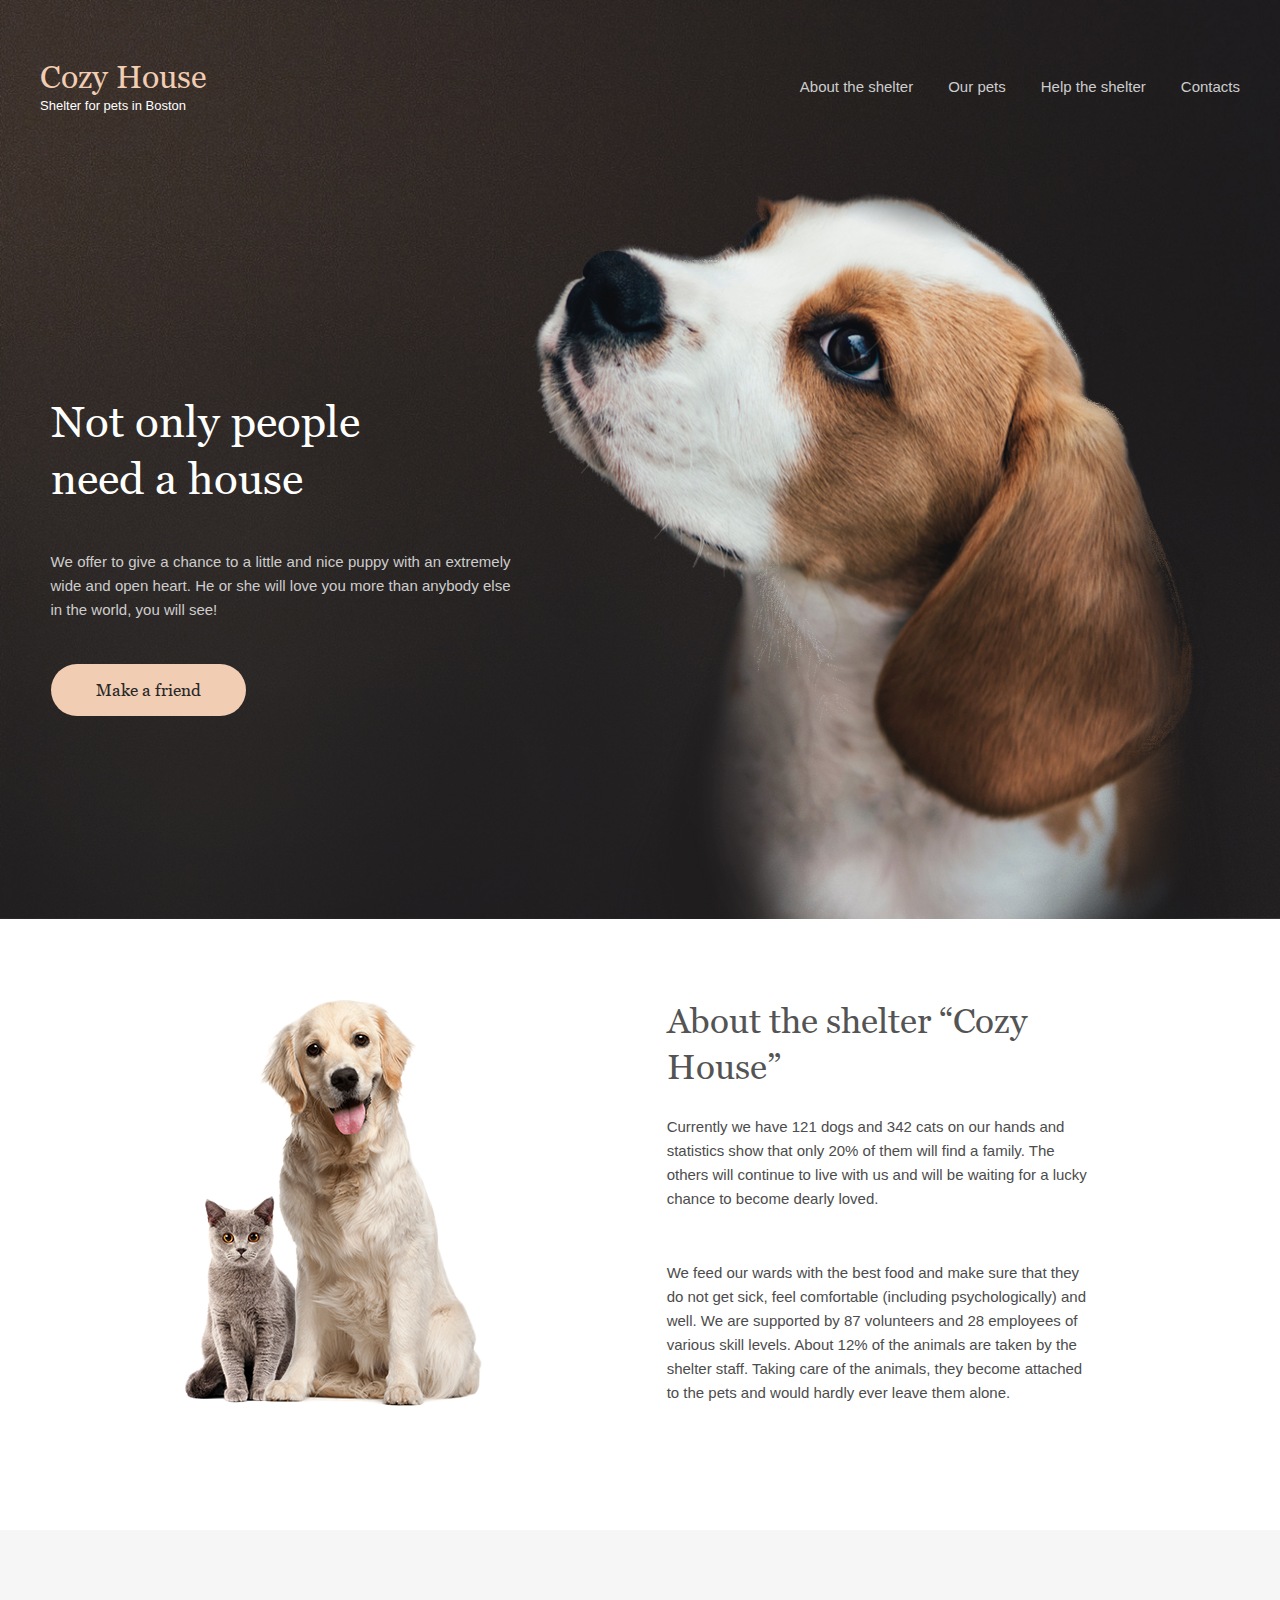
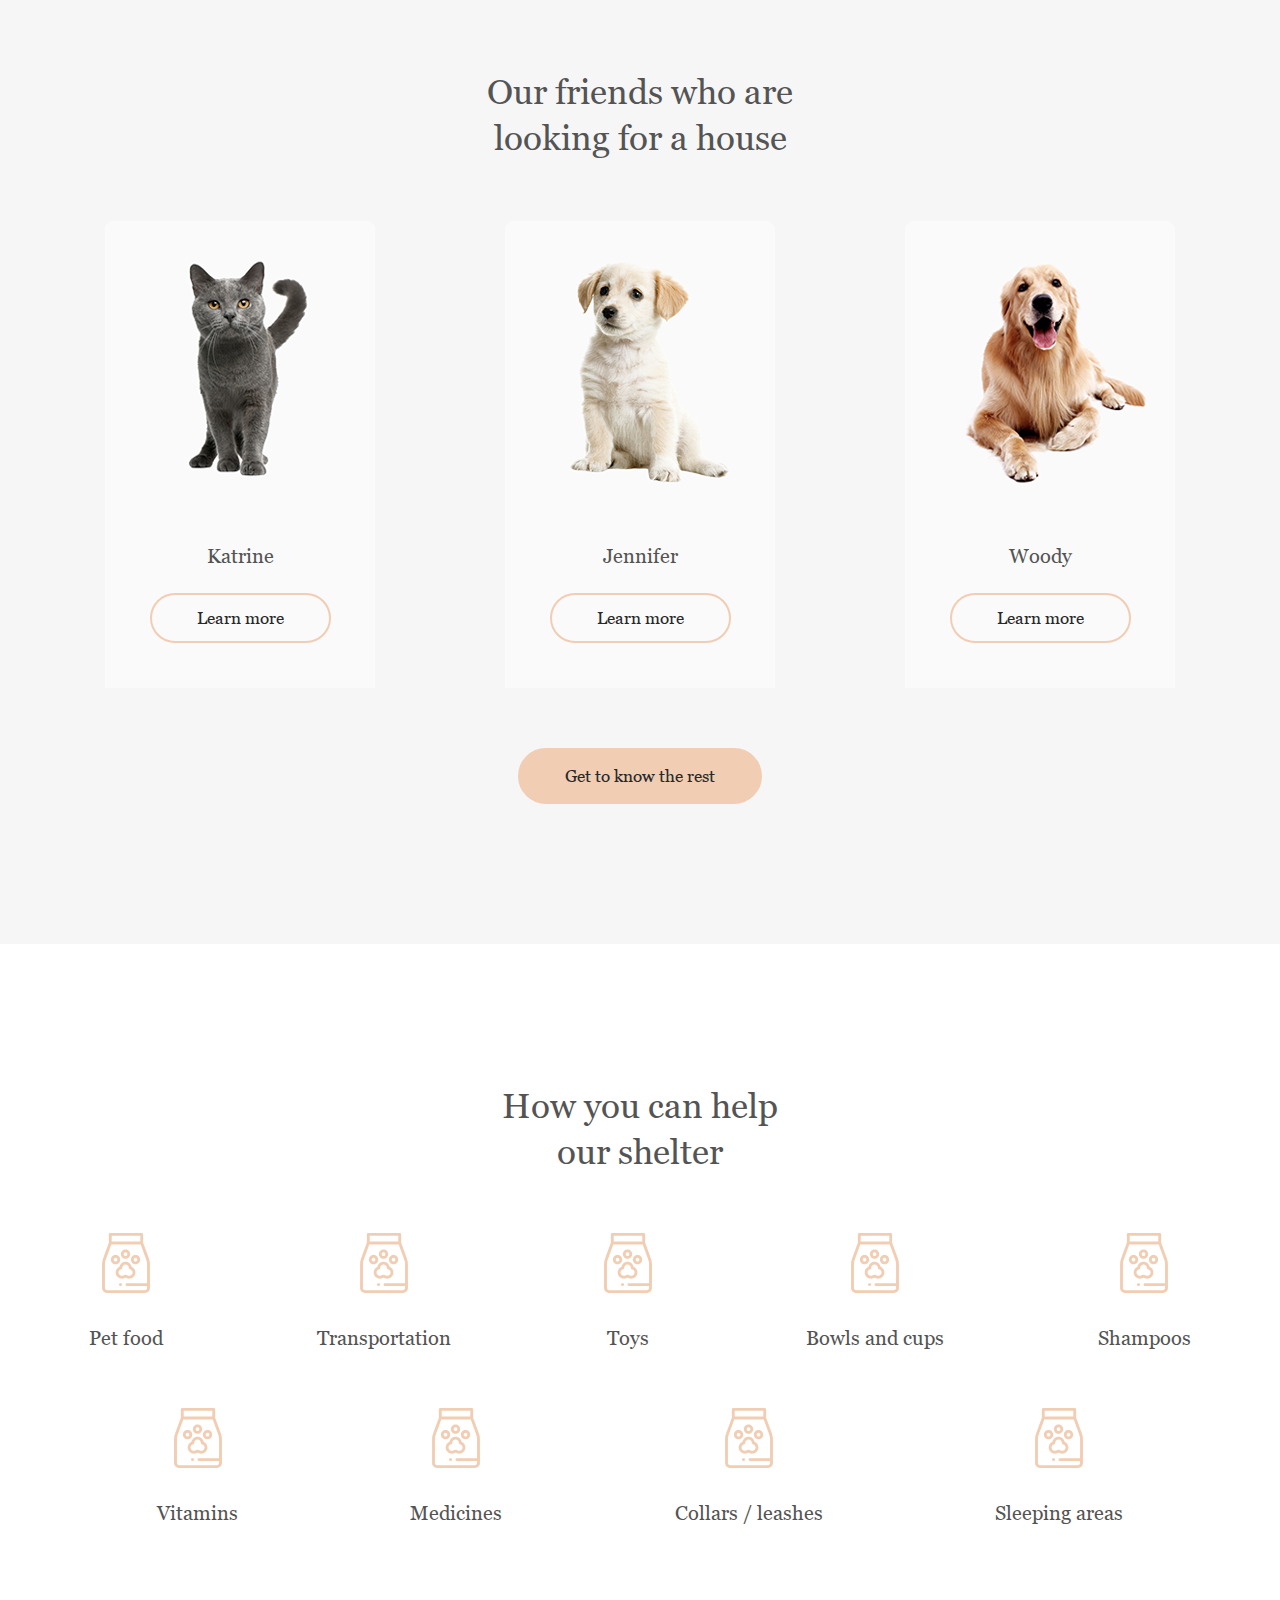
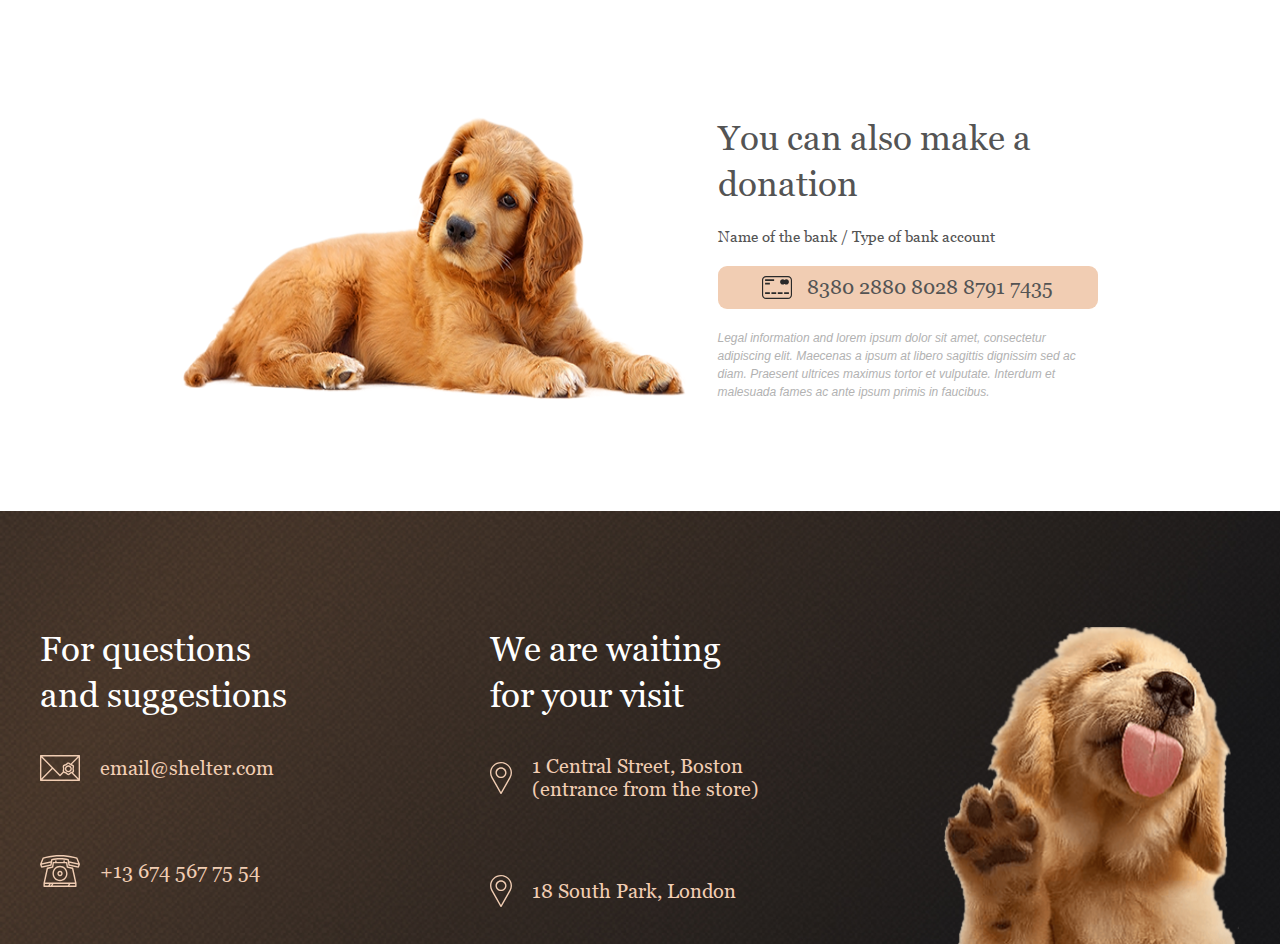
==== index.html @ b6d7bbcd "init:completion of pets.html and added id to nav__links" ====
<!DOCTYPE html>
<html lang="en">
<head>
  <meta charset="UTF-8">
  <meta http-equiv="X-UA-Compatible" content="IE=edge">
  <meta name="viewport" content="width=device-width, initial-scale=1.0">
  <link rel='stylesheet' href="./fonts/stylesheet.css">
  <link rel="stylesheet" href="./style.css">
  <title>Shelter</title>
</head>
<body>
  <header class="header">
    <div class="container">
    <nav>
      <div class="header__wrap">
        <p class="header__logo">Cozy House</p>
        <span class="header__subtitle">Shelter for pets in Boston</span>
      </div>
     <ul class="nav__list">
       <li class="nav__item"><a href="#about__shelter" class="nav__link">About the shelter</a></li>
       <li class="nav__item"><a href="pets.html" target="_blank" class="nav__link">Our pets</a></li>
       <li class="nav__item"><a href="#help" class="nav__link">Help the shelter</a></li>
       <li class="nav__item"><a href="#contacts" class="nav__link">Contacts</a></li>
     </ul>
    </nav>
  
  <section class="hero">
    <div class="hero__row">
      <div class="hero_wrapper">
        <h2 class="hero__title">Not only people need a house</h2>
        <p class="hero__text">We offer to give a chance to a little and nice puppy with an extremely wide and open heart. He or she will love you more than anybody else in the world, you will see!</p>
        <button class="hero__button">Make a friend</button>
      </div>
      <div>
        <img class="hero__image" src="./img/start-screen-puppy.png" alt="puppy">
      </div>
    </div>
  </section>
</div>
  </header>
  <main>
    
    <section class="about" id="about__shelter">
     <div class="about__row">
       <img class="about__image" src="./img/about-pets.png" alt="dog">
       <div class="about__wrap">
         <h3 class="about__title">About the shelter “Cozy House”</h3>
         <p class="about__text">Currently we have 121 dogs and 342 cats on our hands and statistics show that only 20% of them will find a family. The others will continue to live with us and will be waiting for a lucky chance to become dearly loved.</p>
         <p class="about__text">We feed our wards with the best food and make sure that they do not get sick, feel comfortable (including psychologically) and well. We are supported by 87 volunteers and 28 employees of various skill levels. About 12% of the animals are taken by the shelter staff. Taking care of the animals, they become attached to the pets and would hardly ever leave them alone.</p>
       </div>
     </div>
    </section>
     <section class="friends">
      <div class="container">
       <h3 class="friends__title">Our friends who
        are looking for a house</h3>
       <div class="friends__wrap">
        <div class="friends__item">
          <img class="friends__image" src="./img/pets-katrine.png" alt="cat">
          <p class="friends__text">Katrine</p>
          <button class="friend__button">Learn more</button>
        </div>
        <div class="friends__item">
          <img class="friends__image" src="./img/pets-jennifer.png" alt="cat">
          <p class="friends__text">Jennifer</p>
          <button class="friend__button">Learn more</button>
        </div>
        <div class="friends__item">
          <img class="friends__image" src="./img/pets-woody.png" alt="cat">
          <p class="friends__text">Woody</p>
          <button class="friend__button">Learn more</button>
        </div>
       </div>
       <button class="friends__button">Get to know the rest</button>
      </div>
     </section>
     <section class="help" id="help">
      <div class="container">
       <h3 class="help__title">How you can help
        our shelter</h3>
        <div class="help__row">
          <div class="help__item">
            <img src="./img/pet-food.svg" alt="pet-food">
            <p >Pet food</p>
          </div>
          <div class="help__item">
            <img src="./img/pet-food.svg" alt="pet-food">
            <p>Transportation</p>
          </div>
          <div class="help__item">
            <img src="./img/pet-food.svg" alt="pet-food">
            <p>Toys</p>
          </div>
          <div class="help__item">
            <img src="./img/pet-food.svg" alt="pet-food">
            <p>Bowls and cups</p>
          </div>
          <div class="help__item">
            <img src="./img/pet-food.svg" alt="pet-food">
            <p>Shampoos</p>
          </div>
        </div>
          <div class="help__wrap">
            <div class="help__item">
              <img src="./img/pet-food.svg" alt="pet-food">
              <p>Vitamins</p>
            </div>
            <div class="help__item">
              <img src="./img/pet-food.svg" alt="pet-food">
              <p>Medicines</p>
            </div>
            <div class="help__item">
              <img src="./img/pet-food.svg" alt="pet-food">
              <p>Collars / leashes</p>
            </div>
            <div class="help__item">
              <img src="./img/pet-food.svg" alt="pet-food">
              <p>Sleeping areas</p>
            </div>
          </div>
        
      </div>
     </section>
<section class="donation">
  <div class="donation__wrap">
    <img class="donation__img" src="./img/donation-dog.png" alt="donation-dog">
    <div class="donation__number">
      <h3 class="donation__title">You can also make a donation</h3>
      <span class="donation__subtitle">Name of the bank / Type of bank account</span>
      <div class="donation__row">
        <img class='donation__image' src="./img/credit-card.svg" alt="credit-card">
        <span class="donation__credit-number">8380 2880 8028 8791 7435</span>
      </div>
      <p class="donation__text">Legal information and lorem ipsum dolor sit amet, consectetur adipiscing elit. Maecenas a ipsum at libero sagittis dignissim sed ac diam. Praesent ultrices maximus tortor et vulputate. Interdum et malesuada fames ac ante ipsum primis in faucibus.</p>
    </div>
  </div>
</section>
  </main>
  <footer class="footer" id="contacts">
    <div class="container">
    <div class="footer__wrapper">
      <div class="footer__contact">
       <h3 class="footer__title">For questions and suggestions</h3>
       <div class="footer__row">
         <img class="footer__img" src="./img/mail.svg" alt="mail">
         <p class="footer__text">email@shelter.com</p>
       </div>
       <div class="footer__row">
        <img class="footer__img" src="./img/phone.svg" alt="mail">
        <p class="footer__text">+13 674 567 75 54</p>
      </div>
      
      </div>
      <div class="footer__address">
        <h3 class="footer__title">We are waiting for your visit</h3>
        <div class="footer__row">
          <img class="footer__img" src="./img/pin.svg" alt="mail">
          <p class="footer__text" class="footer__text">1 Central Street, Boston (entrance from the store)</p>
        </div>
        <div class="footer__row">
          <img class="footer__img" src="./img/pin.svg" alt="mail">
          <p class="footer__text">18 South Park, London </p>
        </div>
      </div>
      <img src="./img/footer-puppy.png" alt="footer-puppy">
    </div>
  </div>
  </footer>
</body>
</html>
---- fonts/stylesheet.css ----
@font-face {
    font-family: 'Georgia';
    src: url('Georgia-Bold.eot');
    src: url('Georgia-Bold.eot?#iefix') format('embedded-opentype'),
        url('Georgia-Bold.woff2') format('woff2'),
        url('Georgia-Bold.woff') format('woff'),
        url('Georgia-Bold.ttf') format('truetype'),
        url('Georgia-Bold.svg#Georgia-Bold') format('svg');
    font-weight: bold;
    font-style: normal;
    font-display: swap;
}

@font-face {
    font-family: 'Georgia';
    src: url('Georgia-BoldItalic.eot');
    src: url('Georgia-BoldItalic.eot?#iefix') format('embedded-opentype'),
        url('Georgia-BoldItalic.woff2') format('woff2'),
        url('Georgia-BoldItalic.woff') format('woff'),
        url('Georgia-BoldItalic.ttf') format('truetype'),
        url('Georgia-BoldItalic.svg#Georgia-BoldItalic') format('svg');
    font-weight: bold;
    font-style: italic;
    font-display: swap;
}

@font-face {
    font-family: 'Georgia';
    src: url('Georgia-Italic.eot');
    src: url('Georgia-Italic.eot?#iefix') format('embedded-opentype'),
        url('Georgia-Italic.woff2') format('woff2'),
        url('Georgia-Italic.woff') format('woff'),
        url('Georgia-Italic.ttf') format('truetype'),
        url('Georgia-Italic.svg#Georgia-Italic') format('svg');
    font-weight: normal;
    font-style: italic;
    font-display: swap;
}

@font-face {
    font-family: 'Georgia';
    src: url('Georgia.eot');
    src: url('Georgia.eot?#iefix') format('embedded-opentype'),
        url('Georgia.woff2') format('woff2'),
        url('Georgia.woff') format('woff'),
        url('Georgia.ttf') format('truetype'),
        url('Georgia.svg#Georgia') format('svg');
    font-weight: normal;
    font-style: normal;
    font-display: swap;
}
---- style.css ----
*{
  margin:0;
  padding:0;
  box-sizing: border-box;
}
body {
  font-family: 'Georgia',Arial, Helvetica, sans-serif;
}
img{
  max-width: 100%;
}
.container {
  max-width: 1200px;
  margin: 0 auto;
  padding-top:60px;
 
}
.header {
background: url(./img/start-screen-background.jpg) ;
background-repeat: no-repeat;
background-size: cover;

}
.header__logo{
font-family: 'Georgia';
font-style: normal;
font-weight: 400;
font-size: 32px;
line-height: 110%;
color: #F1CDB3;

}
.header__subtitle{
font-family: 'Arial';
font-style: normal;
font-weight: 400;
font-size: 13px;
line-height: 15px;
color: #FFFFFF;
}


nav{
  display: flex;
  justify-content: space-between;
  align-items: center;
}
.nav__list{
  list-style-type: none;
  display: flex;
  
}
.nav__item{
  margin-right: 35px;
}
.nav__item:last-child{
  margin: 0;
}
.nav__link {
  text-decoration: none;
  font-family: 'Arial';
  font-style: normal;
  font-weight: 400;
  font-size: 15px;
  line-height: 160%;
  color: #CDCDCD;
}
.nav__link:hover{
  font-weight: 400;
  font-size: 15px;
  line-height: 160%;
  color: #FAFAFA;
  border-bottom: 1px solid #F1CDB3;
}
.hero{
  margin-top: 77px;
}
.hero__row{
  display:flex;
  justify-content: space-around;
  align-items: center;
}
.hero__image{
  display:block;
}

.hero__title{
  font-family: 'Georgia';
  font-style: normal;
  font-weight: 400;
  font-size: 44px;
  line-height: 130%;
  color: #FFFFFF;
  max-width:310px;
}
.hero__text{
  font-family: 'Arial';
  font-style: normal;
  font-weight: 400;
  font-size: 15px;
  line-height: 160%;
  color: #CDCDCD;
  margin:42px 0;
  max-width:460px;
  text-align: justify;
}
.hero__button{
  font-family: 'Georgia';
  font-style: normal;
  font-weight: 400;
  font-size: 17px;
  line-height: 130%;
  color: #292929;
  padding:15px 45px;
  border:none;
  background: #F1CDB3;
  border-radius: 100px;
  cursor: pointer;
  
}
.hero__button:hover{
  background: #FDDCC4;
}
.about{
  padding: 80px 0 100px;
}
.about__row{
  display:flex;
  justify-content: space-evenly;
  
}
.about__title{
  font-family: 'Georgia';
  font-style: normal;
  font-weight: 400;
  font-size: 35px;
  line-height: 130%;
  color: #545454;
}
.about__wrap{
  max-width:430px;
}
.about__image{
  max-width: 300px;
  max-height: 408px;
}
.about__text{
  font-family: 'Arial';
  font-style: normal;
  font-weight: 400;
  font-size: 15px;
  line-height: 160%;
  color: #4C4C4C;
  padding:25px 0;
}
.friends{
  background-color:#F6F6F6;
  padding:80px 0;
  text-align: center;
}
.friends__title{
  font-family: 'Georgia';
  font-style: normal;
  font-weight: 400;
  font-size: 35px;
  line-height: 130%;
  color: #545454;
  max-width:400px;
  margin:0 auto;
  text-align: center;
}

.friends__wrap{
  display:flex;
  justify-content: space-around;
  margin-top:60px;
}
.friends__item{
  background: #FAFAFA;
  width:270px;
  text-align: center;
  border-radius: 9px 9px 0px 0px;
}
.friends__text{
  padding:50px 0 25px;
  font-family: 'Georgia';
  font-style: normal;
  font-weight: 400;
  font-size: 20px;
  line-height: 23px;
  color: #545454;
}
.friend__button{
  background: #FAFAFA;
  margin-bottom: 45px;
  font-family: 'Georgia';
  font-style: normal;
  font-weight: 400;
  font-size: 17px;
  line-height: 130%;
  color: #292929;
  padding:12px 45px;
  border-radius: 100px;
  border:2px solid #F1CDB3;
  cursor: pointer;
}
.friend__button:hover{
  background: #FDDCC4;
}
.friends__button{
  background: #F1CDB3;
  border-radius: 100px;
  border:2px solid #F1CDB3;
  cursor: pointer;
  font-family: 'Georgia';
  font-style: normal;
  font-weight: 400;
  font-size: 17px;
  line-height: 130%;
  color: #292929;
  padding:15px 45px;
  margin:60px 0;
  
}
.friends__button:hover{
  background: #FDDCC4;
}
.help{
  padding-bottom: 100px;
}
.help__title{
  
}
.help__row{
  display:flex;
  flex-wrap: wrap;
  justify-content: space-around;
  row-gap: 120px;
  column-gap: 55px;
}
.help__wrap{
  display:flex;
  flex-wrap: wrap;
  justify-content:space-evenly;
  row-gap: 120px;
  column-gap: 55px;
  padding-top: 58px;
}
.help__item{
  text-align: center;
}
.help__item img{
  padding-bottom: 30px;
}
.help__item p{
  font-family: 'Georgia';
  font-style: normal;
  font-weight: 400;
  font-size: 20px;
  line-height: 115%;
  color: #545454;
}
.help__title{
  font-family: 'Georgia';
  font-style: normal;
  font-weight: 400;
  font-size: 35px;
  line-height: 130%;
  color: #545454;
  padding-top:80px;
  max-width:308px;
  margin:0 auto;
  text-align: center;
  padding-bottom: 58px;
}
.donation{
  padding:91px 0 110px;
}
.donation__wrap{
  display:flex;
  justify-content:center;
}
.donation__img{
 margin-right:30px;
}
.donation__number{
  max-width:380px;
}
.donation__title{
  font-family: 'Georgia';
  font-style: normal;
  font-weight: 400;
  font-size: 35px;
  line-height: 130%;
  color: #545454;
  margin-bottom: 20px;
 
}
.donation__subtitle{
  font-family: 'Georgia';
  font-style: normal;
  font-weight: 400;
  font-size: 15px;
  line-height: 110%;
  color: #545454;
}
.donation__text{
  font-family: 'Arial';
  font-style: italic;
  font-weight: 400;
  font-size: 12px;
  line-height: 18px;
  color: #B2B2B2;
}
.donation__row{
  display:flex;
  align-items: center;
  justify-content: center;
  background: #F1CDB3;
  border-radius: 9px;
  padding:10px 0;
  margin:20px 0;
  

}
.donation__image{
  padding-right: 15px;
}
.donation__credit-number{
  font-family: 'Georgia';
  font-style: normal;
  font-weight: 400;
  font-size: 20px;
  line-height: 115%;
  color: #545454;
}
.footer{
  background-image:url(./img/footer-gradient-background.jpg);
  background-size: cover;
  background-repeat: no-repeat;
}
.footer__wrapper{
  display:flex;
  justify-content: space-between;
  padding-top:56px;
}
.footer__title{
  font-family: 'Georgia';
  font-style: normal;
  font-weight: 400;
  font-size: 35px;
  line-height: 130%;
  color: #FFFFFF;
  max-width: 270px;
  
}
.footer__row{
  display:flex;
  align-items: center;
  padding:37px 0 37px;
  max-width: 270px;
}
.footer__text{
  font-family: 'Georgia';
  font-style: normal;
  font-weight: 400;
  font-size: 20px;
  line-height: 115%;
  color: #F1CDB3;
}
.footer__img{
  padding-right:20px;
}
.pets{
  background: #F6F6F6;
  text-align: center;
 
}
.pets__wrap{
  display: flex;
  flex-wrap: wrap;
}
.pets__item{
  margin: 30px 0 88px;
}
.pets__logo{
  color: #545454;
}
.pets__subtitle{
  color: #292929;
}
.pets__link{
  color: #545454;
}
.pets__link:hover{
  color: #292929;
}
.pets__nav{
  background-color: #FFFFFF;
  padding-bottom: 30px;
}
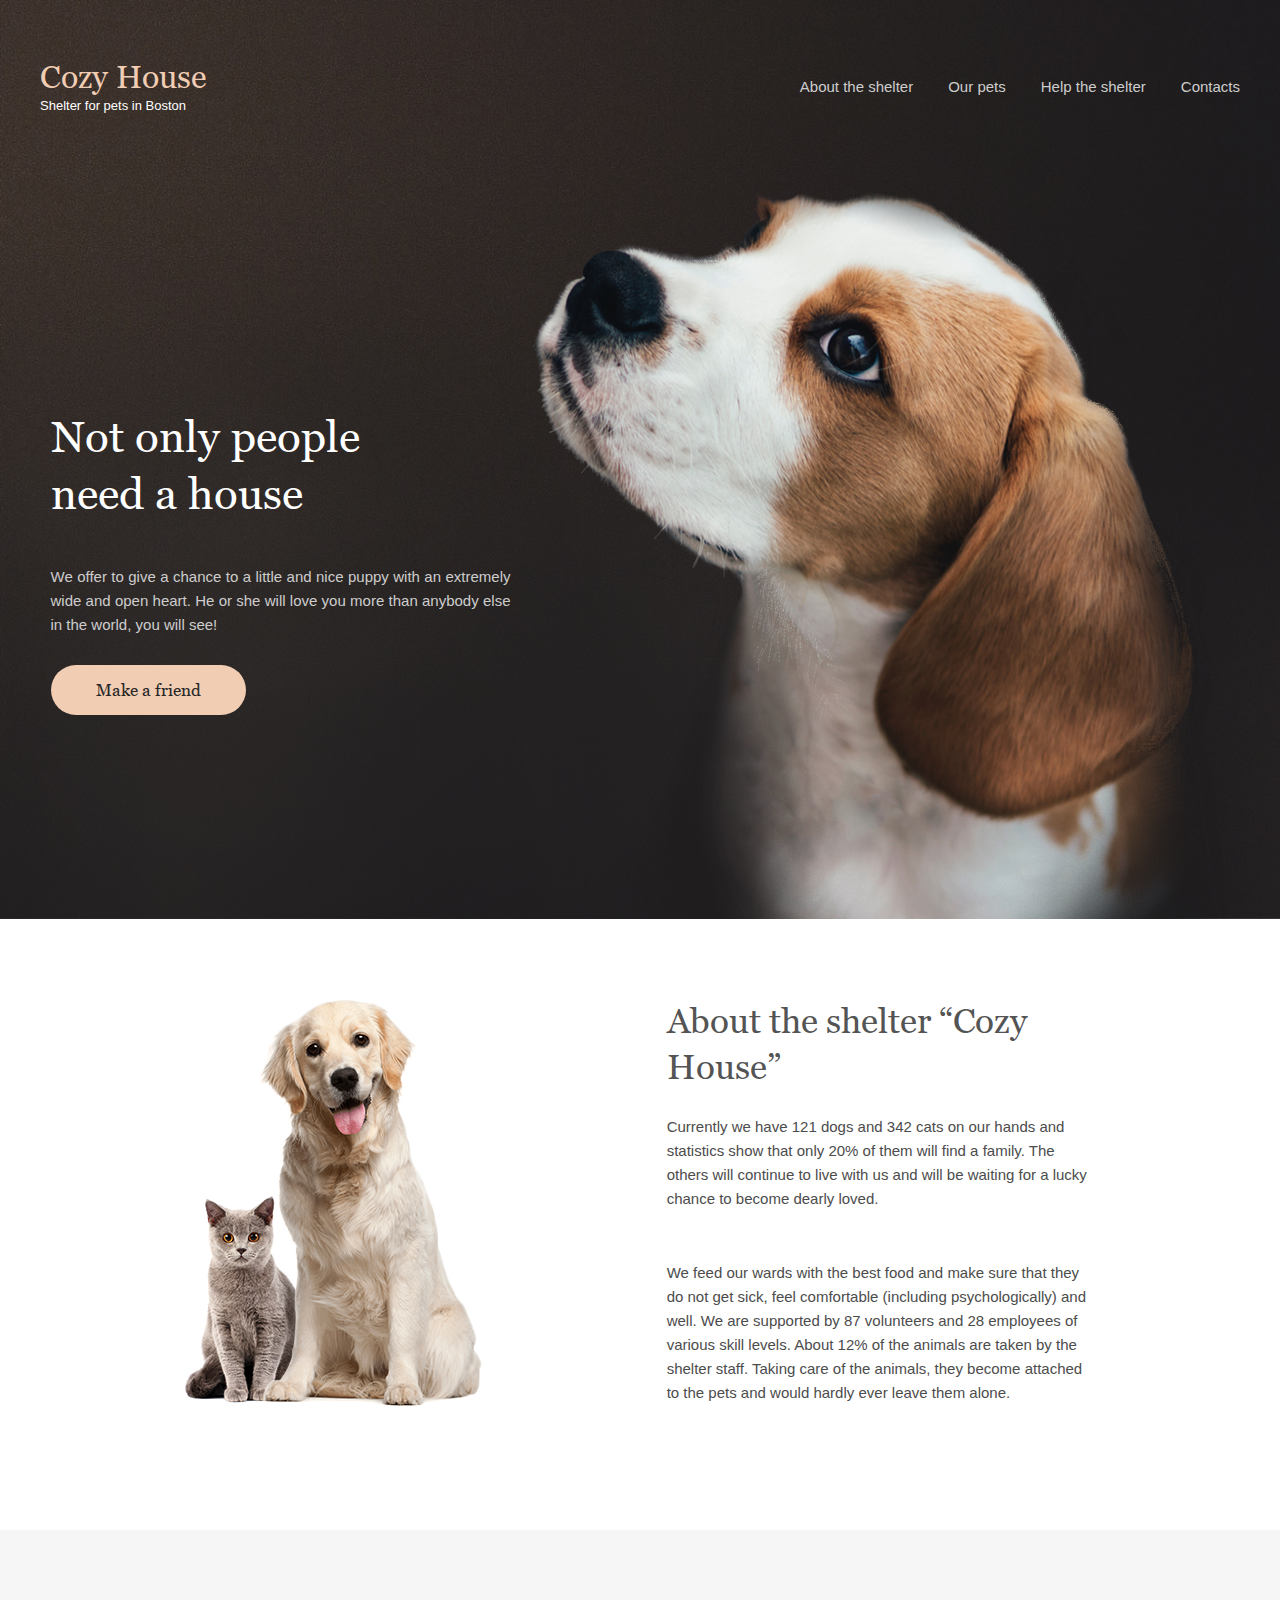
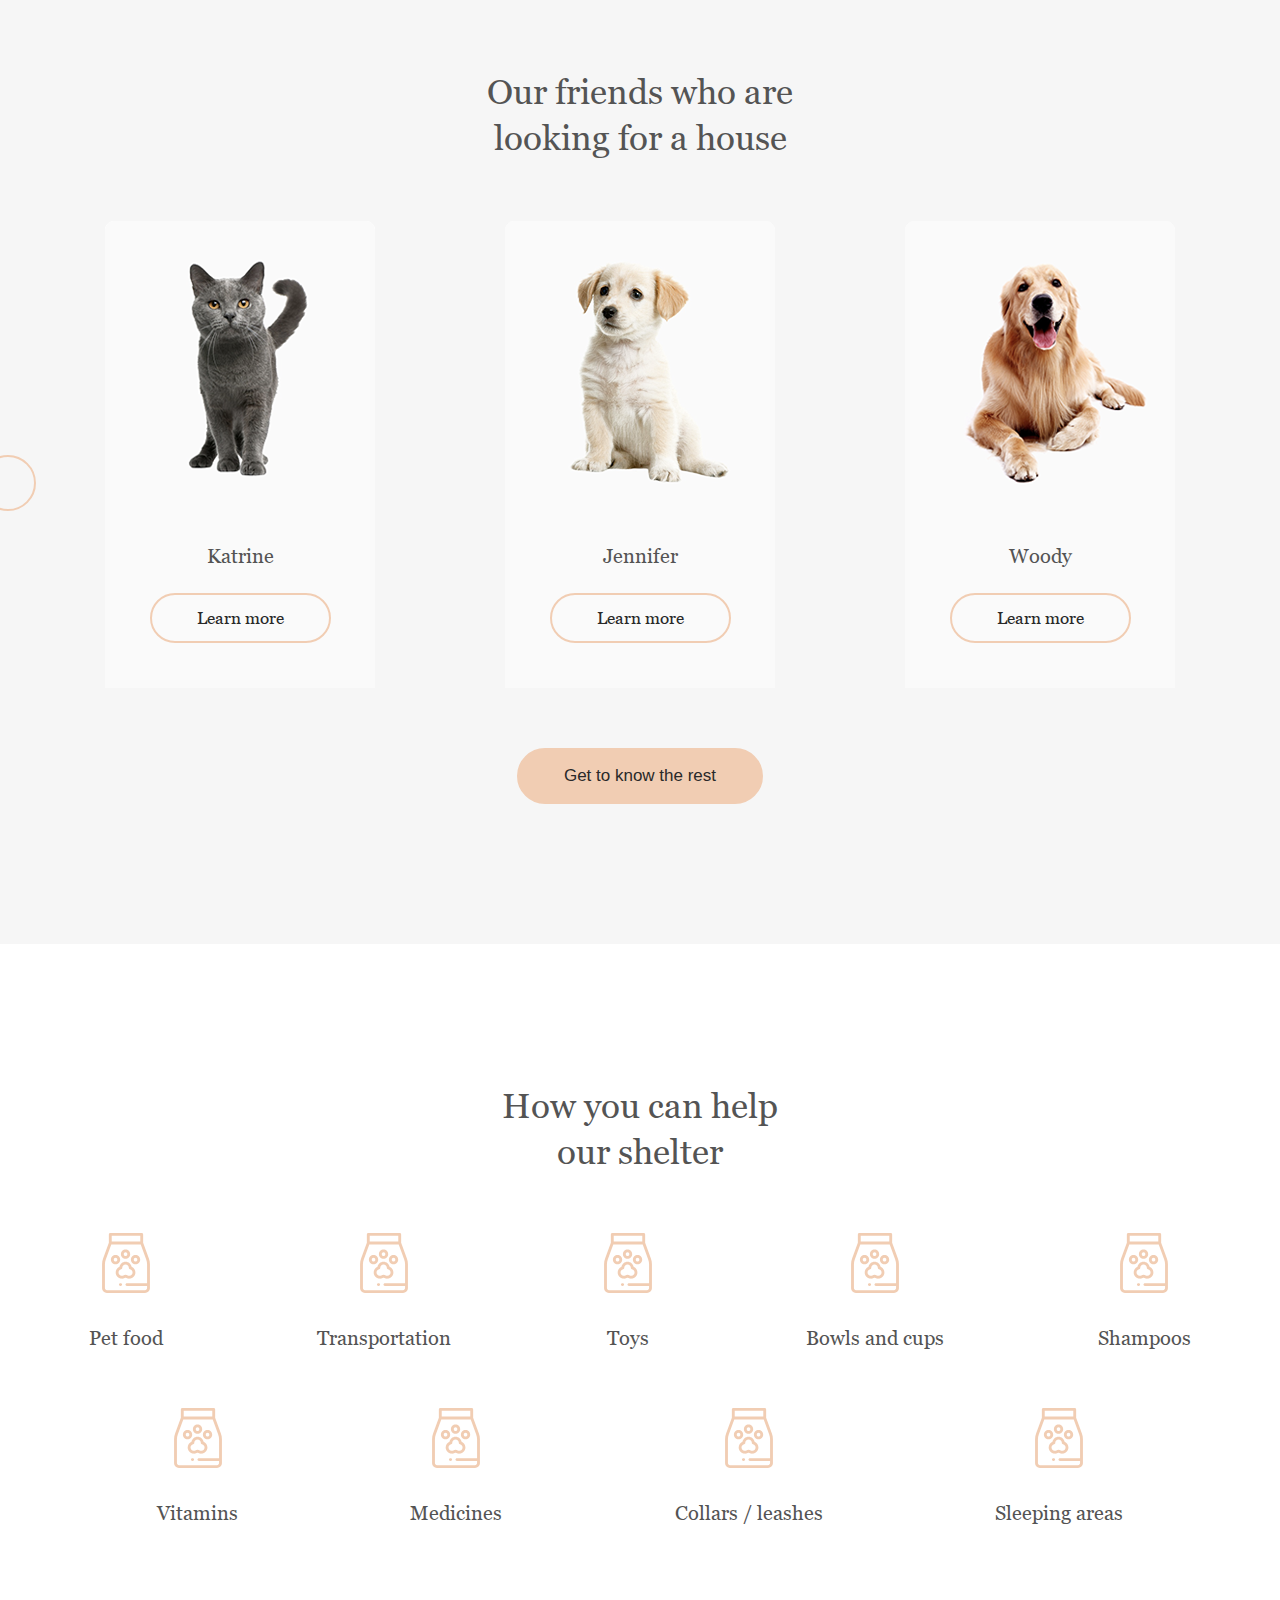
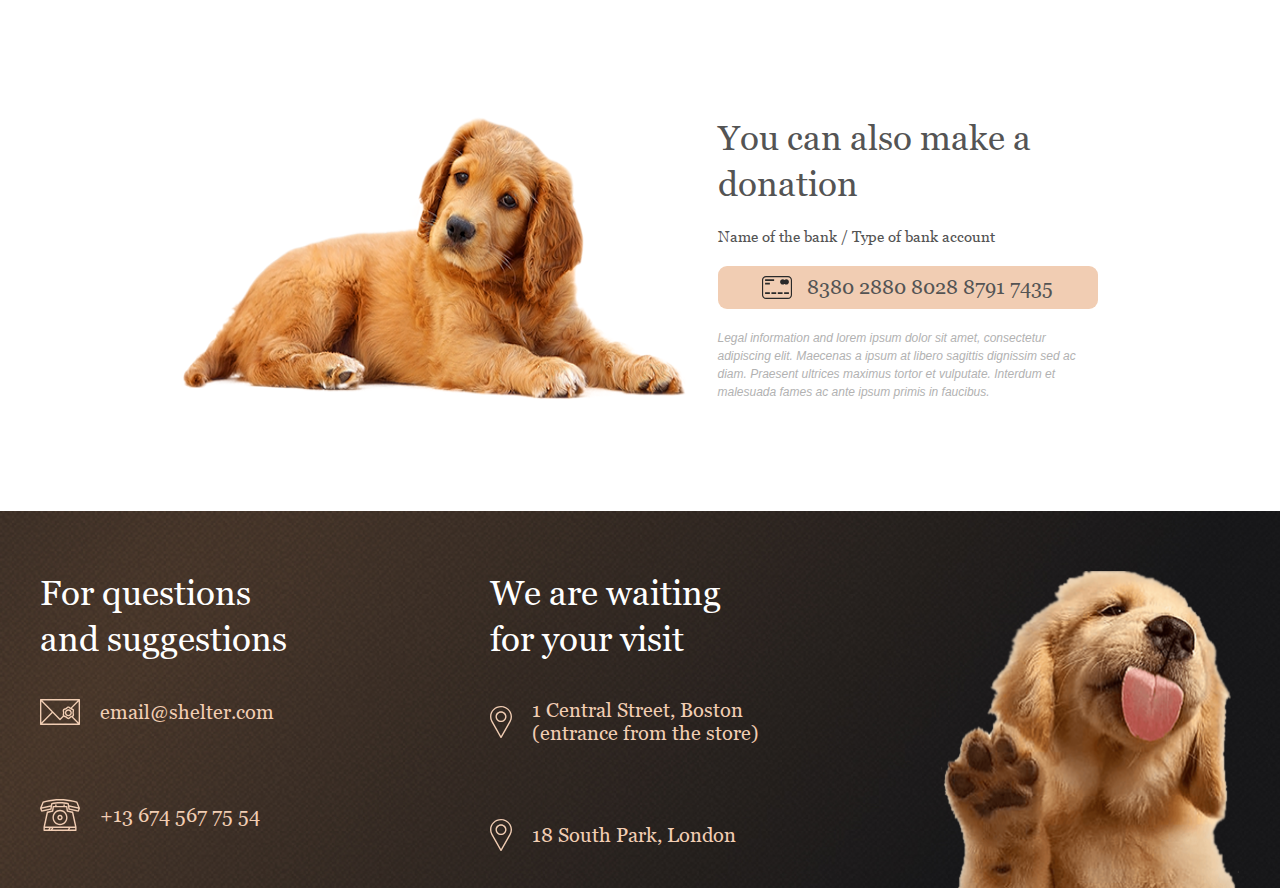
==== commit 8895bbe5: "init: make friend button changed to a href and logo changed to h1 tag" ====
--- a/index.html
+++ b/index.html
@@ -13,7 +13,7 @@
     <div class="container">
     <nav>
       <div class="header__wrap">
-        <p class="header__logo">Cozy House</p>
+        <h1 class="header__logo">Cozy House</h1>
         <span class="header__subtitle">Shelter for pets in Boston</span>
       </div>
      <ul class="nav__list">
@@ -29,7 +29,7 @@
       <div class="hero_wrapper">
         <h2 class="hero__title">Not only people need a house</h2>
         <p class="hero__text">We offer to give a chance to a little and nice puppy with an extremely wide and open heart. He or she will love you more than anybody else in the world, you will see!</p>
-        <button class="hero__button">Make a friend</button>
+        <a href="pets.html" target="_blank" class="hero__button">Make a friend</a>
       </div>
       <div>
         <img class="hero__image" src="./img/start-screen-puppy.png" alt="puppy">
--- a/style.css
+++ b/style.css
@@ -1,11 +1,13 @@
-*{
+ *{
   margin:0;
   padding:0;
   box-sizing: border-box;
-}
+ }
+
 body {
-  font-family: 'Georgia',Arial, Helvetica, sans-serif;
-}
+  font-family: 'Georgia', sans-serif;
+}
+
 img{
   max-width: 100%;
 }
@@ -16,13 +18,12 @@
  
 }
 .header {
-background: url(./img/start-screen-background.jpg) ;
+background: url(./img/start-screen-background.jpg );
 background-repeat: no-repeat;
 background-size: cover;
 
 }
 .header__logo{
-font-family: 'Georgia';
 font-style: normal;
 font-weight: 400;
 font-size: 32px;
@@ -64,6 +65,7 @@
   font-size: 15px;
   line-height: 160%;
   color: #CDCDCD;
+  transition: 0.3s;
 }
 .nav__link:hover{
   font-weight: 400;
@@ -85,7 +87,6 @@
 }
 
 .hero__title{
-  font-family: 'Georgia';
   font-style: normal;
   font-weight: 400;
   font-size: 44px;
@@ -105,14 +106,13 @@
   text-align: justify;
 }
 .hero__button{
-  font-family: 'Georgia';
   font-style: normal;
   font-weight: 400;
   font-size: 17px;
   line-height: 130%;
   color: #292929;
   padding:15px 45px;
-  border:none;
+  text-decoration: none;
   background: #F1CDB3;
   border-radius: 100px;
   cursor: pointer;
@@ -130,7 +130,6 @@
   
 }
 .about__title{
-  font-family: 'Georgia';
   font-style: normal;
   font-weight: 400;
   font-size: 35px;
@@ -159,7 +158,6 @@
   text-align: center;
 }
 .friends__title{
-  font-family: 'Georgia';
   font-style: normal;
   font-weight: 400;
   font-size: 35px;
@@ -212,7 +210,6 @@
   border-radius: 100px;
   border:2px solid #F1CDB3;
   cursor: pointer;
-  font-family: 'Georgia';
   font-style: normal;
   font-weight: 400;
   font-size: 17px;
@@ -228,9 +225,7 @@
 .help{
   padding-bottom: 100px;
 }
-.help__title{
-  
-}
+
 .help__row{
   display:flex;
   flex-wrap: wrap;
@@ -253,7 +248,6 @@
   padding-bottom: 30px;
 }
 .help__item p{
-  font-family: 'Georgia';
   font-style: normal;
   font-weight: 400;
   font-size: 20px;
@@ -261,7 +255,6 @@
   color: #545454;
 }
 .help__title{
-  font-family: 'Georgia';
   font-style: normal;
   font-weight: 400;
   font-size: 35px;
@@ -287,7 +280,6 @@
   max-width:380px;
 }
 .donation__title{
-  font-family: 'Georgia';
   font-style: normal;
   font-weight: 400;
   font-size: 35px;
@@ -297,7 +289,6 @@
  
 }
 .donation__subtitle{
-  font-family: 'Georgia';
   font-style: normal;
   font-weight: 400;
   font-size: 15px;
@@ -327,7 +318,6 @@
   padding-right: 15px;
 }
 .donation__credit-number{
-  font-family: 'Georgia';
   font-style: normal;
   font-weight: 400;
   font-size: 20px;
@@ -342,10 +332,8 @@
 .footer__wrapper{
   display:flex;
   justify-content: space-between;
-  padding-top:56px;
 }
 .footer__title{
-  font-family: 'Georgia';
   font-style: normal;
   font-weight: 400;
   font-size: 35px;
@@ -398,4 +386,24 @@
 .pets__nav{
   background-color: #FFFFFF;
   padding-bottom: 30px;
+}
+
+.friends__wrap{
+  position:relative;
+
+}
+.friends__wrap::before {
+  position:absolute;
+  top:50%;
+  left:-60px;
+  content:"";
+  border: 2px solid #F1CDB3;
+  width:52px;
+  height:52px;
+  border-radius: 50%;
+ 
+
+}
+@media screen and (max-width: 768px){
+
 }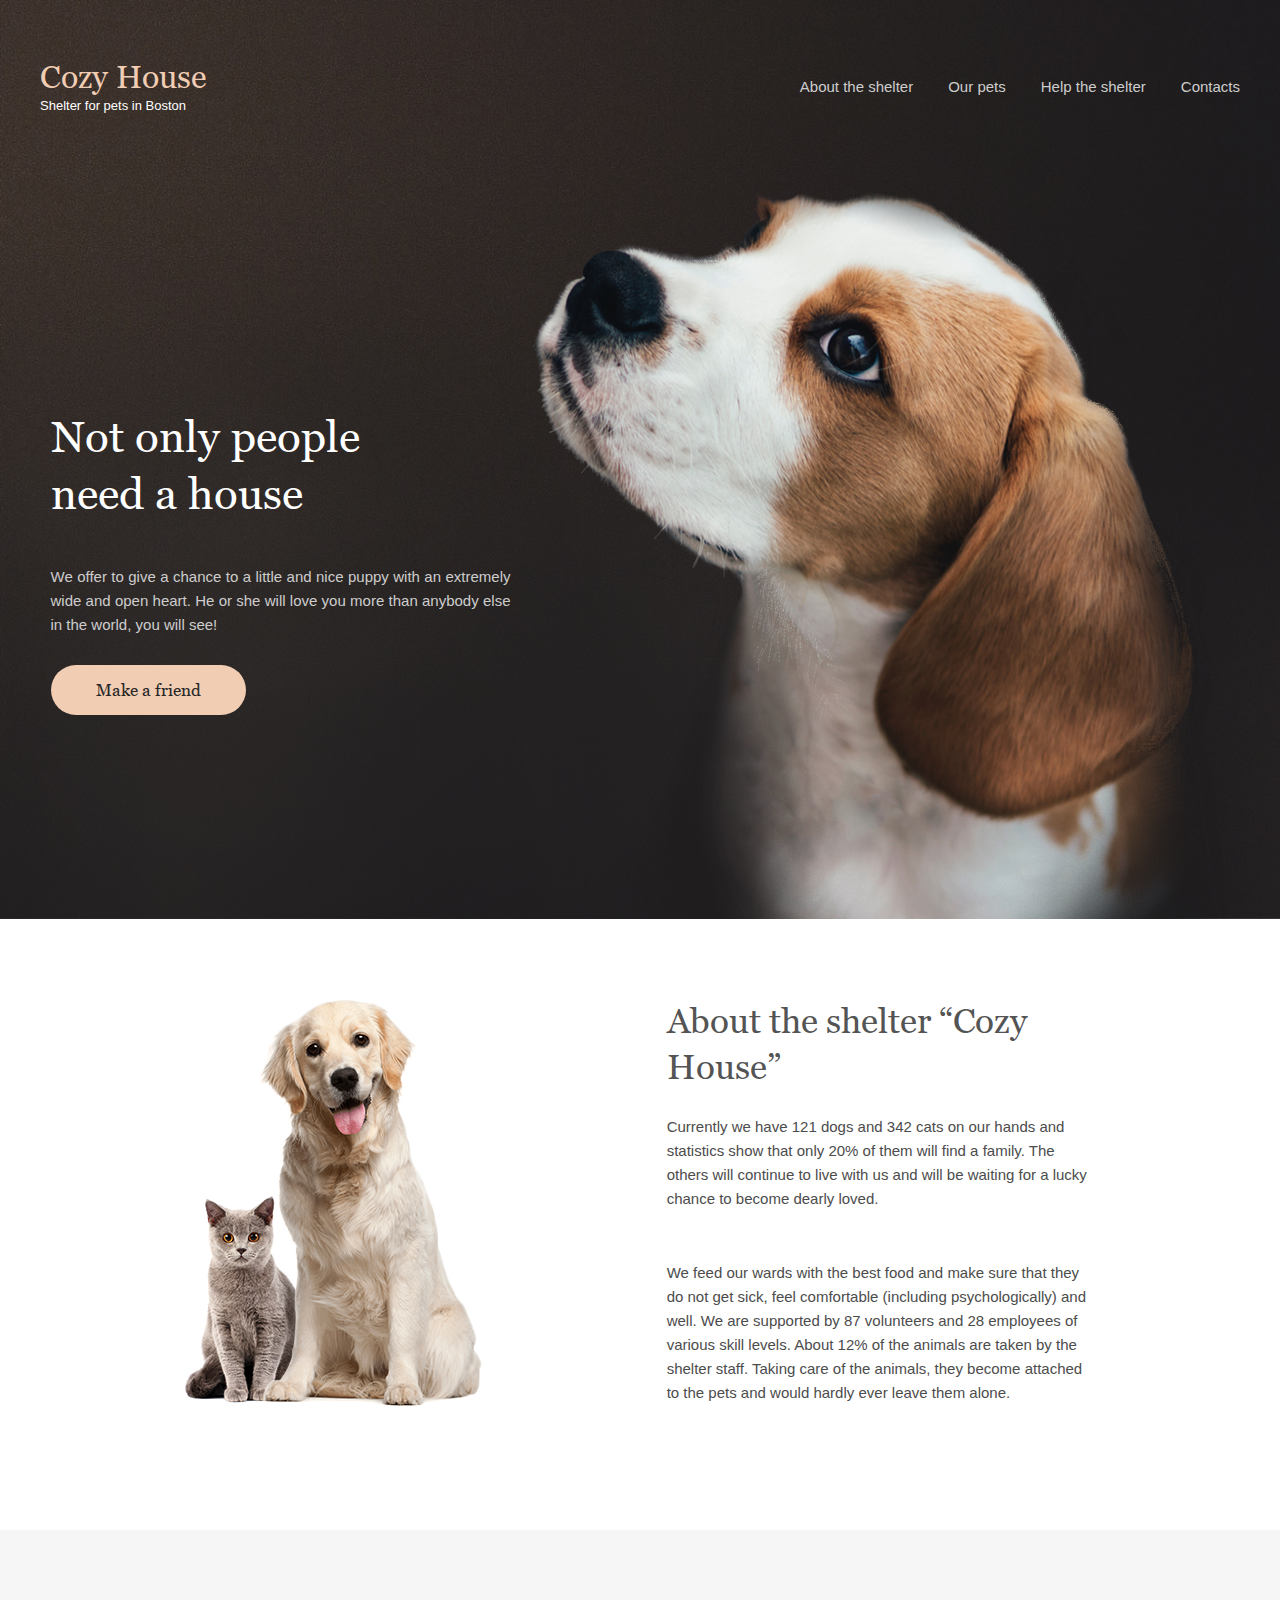
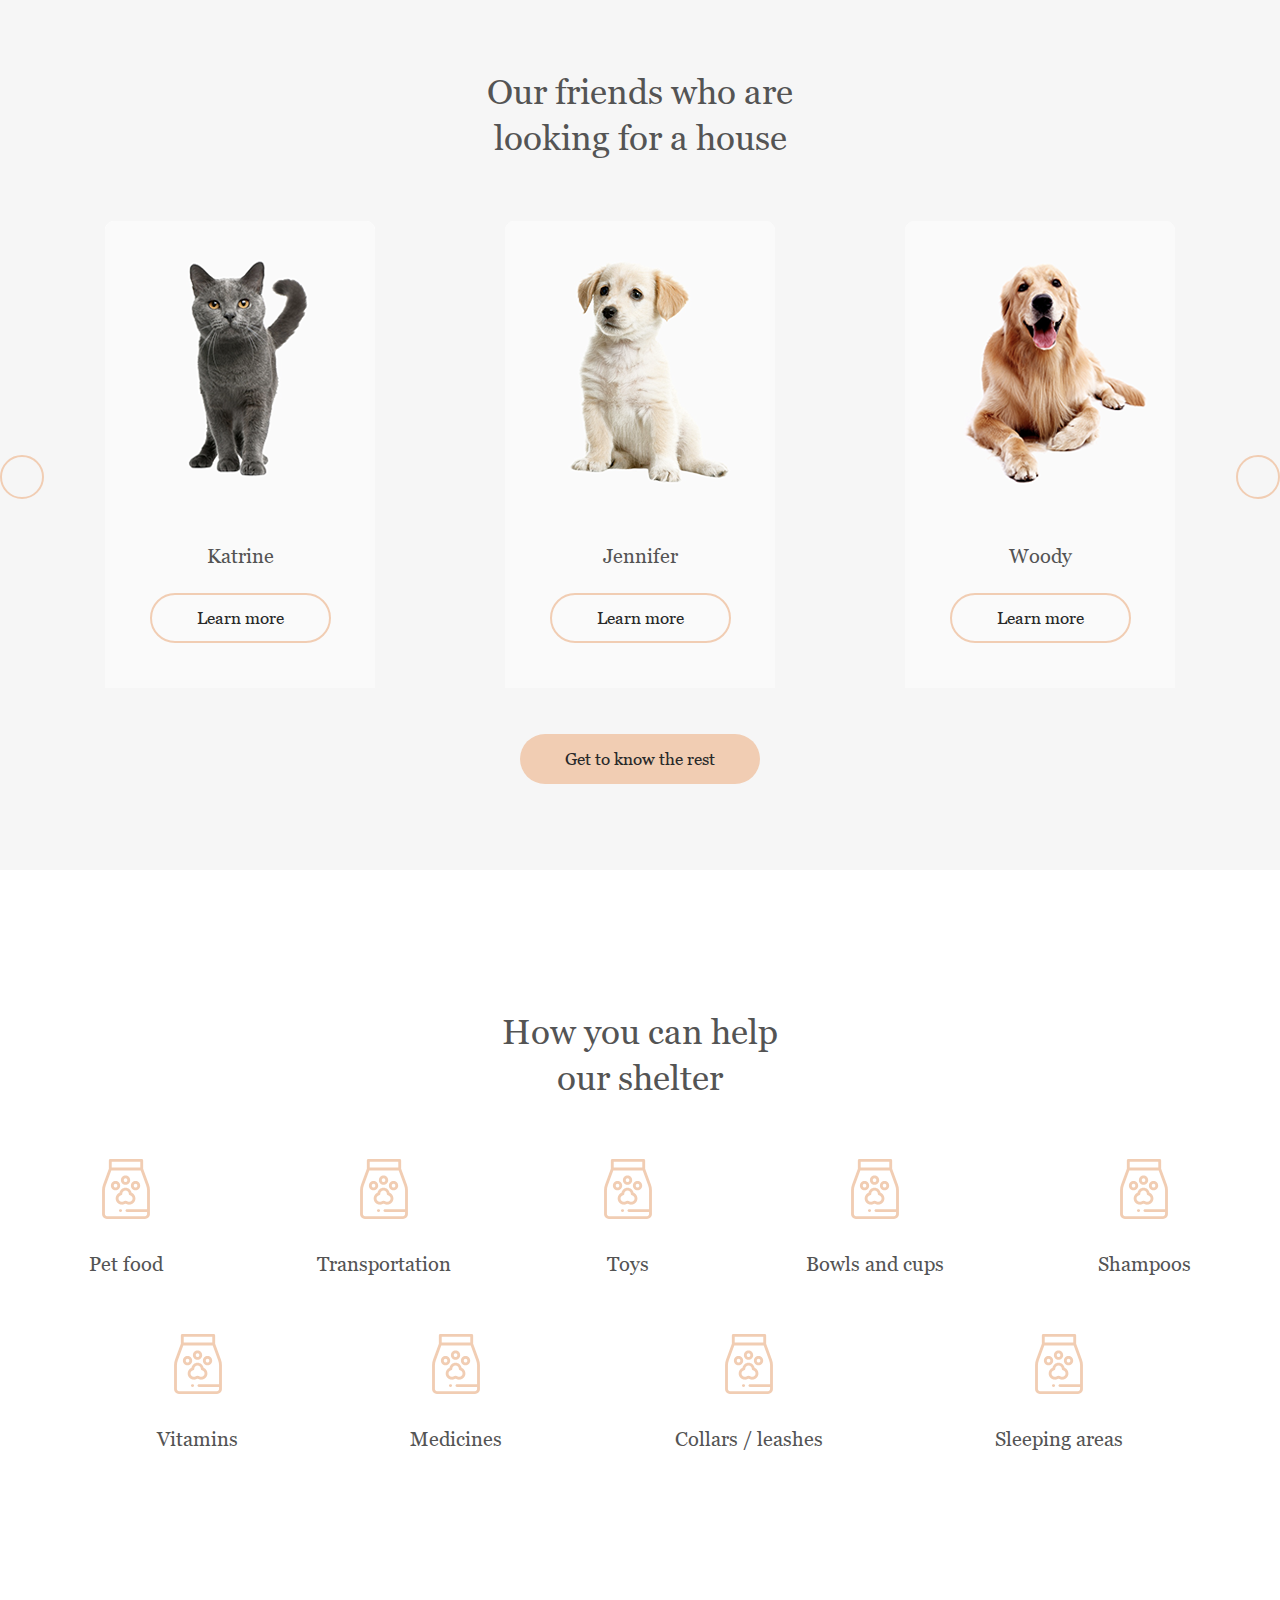
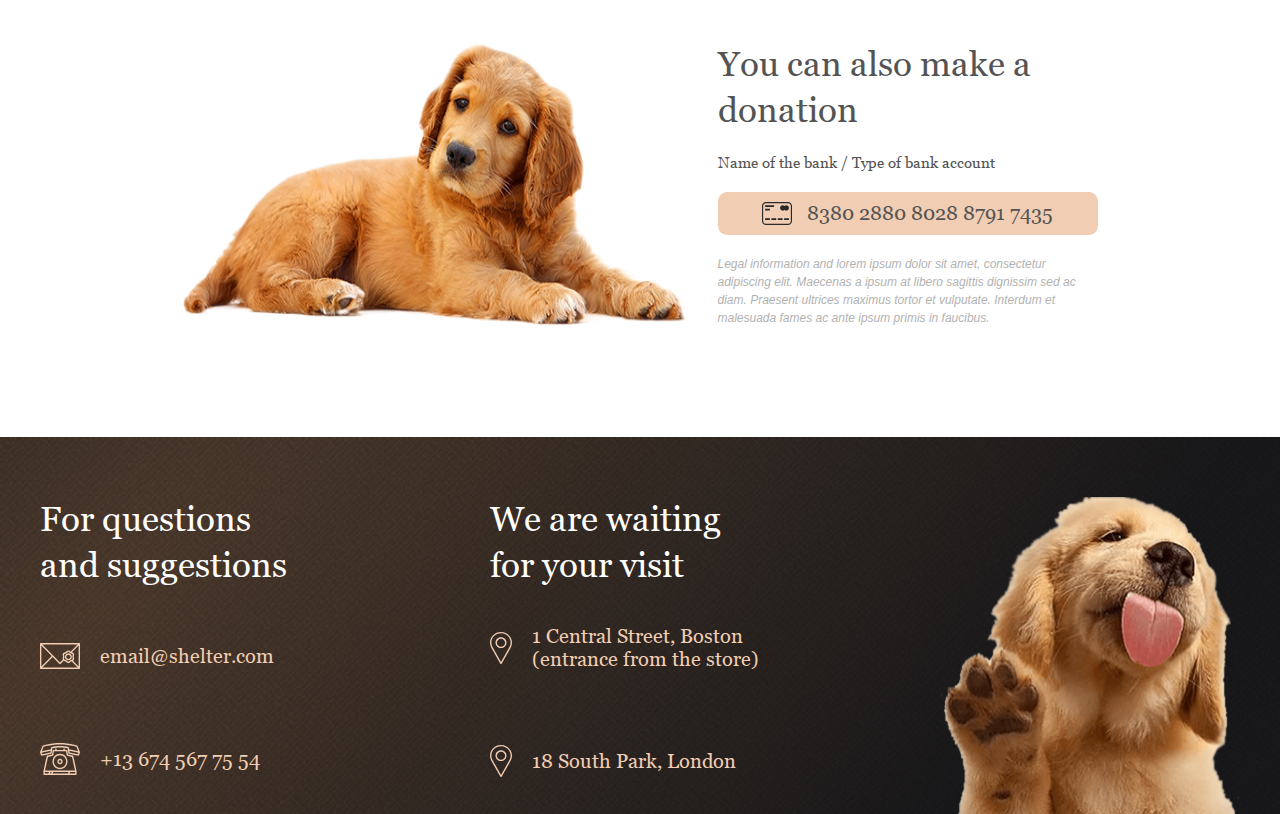
==== commit e82b6078: "init footer title padding-bottom added" ====
--- a/index.html
+++ b/index.html
@@ -6,6 +6,10 @@
   <meta name="viewport" content="width=device-width, initial-scale=1.0">
   <link rel='stylesheet' href="./fonts/stylesheet.css">
   <link rel="stylesheet" href="./style.css">
+  <link
+  rel="stylesheet"
+  href="https://unpkg.com/swiper@8/swiper-bundle.min.css"
+/>
   <title>Shelter</title>
 </head>
 <body>
@@ -29,7 +33,7 @@
       <div class="hero_wrapper">
         <h2 class="hero__title">Not only people need a house</h2>
         <p class="hero__text">We offer to give a chance to a little and nice puppy with an extremely wide and open heart. He or she will love you more than anybody else in the world, you will see!</p>
-        <a href="pets.html" target="_blank" class="hero__button">Make a friend</a>
+        <a href="#friends" class="hero__button">Make a friend</a>
       </div>
       <div>
         <img class="hero__image" src="./img/start-screen-puppy.png" alt="puppy">
@@ -50,7 +54,7 @@
        </div>
      </div>
     </section>
-     <section class="friends">
+     <section class="friends" id="friends">
       <div class="container">
        <h3 class="friends__title">Our friends who
         are looking for a house</h3>
@@ -71,7 +75,7 @@
           <button class="friend__button">Learn more</button>
         </div>
        </div>
-       <button class="friends__button">Get to know the rest</button>
+       <a href="pets.html" target="_blank" class="friends__button">Get to know the rest</a>
       </div>
      </section>
      <section class="help" id="help">
@@ -140,12 +144,12 @@
     <div class="container">
     <div class="footer__wrapper">
       <div class="footer__contact">
-       <h3 class="footer__title">For questions and suggestions</h3>
+       <h3 class="footer__title footer__questions">For questions and suggestions</h3>
        <div class="footer__row">
          <img class="footer__img" src="./img/mail.svg" alt="mail">
          <p class="footer__text">email@shelter.com</p>
        </div>
-       <div class="footer__row">
+       <div class="footer__row footer__mail">
         <img class="footer__img" src="./img/phone.svg" alt="mail">
         <p class="footer__text">+13 674 567 75 54</p>
       </div>
@@ -166,5 +170,6 @@
     </div>
   </div>
   </footer>
+<script src="https://unpkg.com/swiper@8/swiper-bundle.min.js"></script>
 </body>
 </html>--- a/style.css
+++ b/style.css
@@ -154,7 +154,7 @@
 }
 .friends{
   background-color:#F6F6F6;
-  padding:80px 0;
+  padding:80px 0 100px;
   text-align: center;
 }
 .friends__title{
@@ -171,14 +171,16 @@
 .friends__wrap{
   display:flex;
   justify-content: space-around;
-  margin-top:60px;
+  margin:60px 0;
 }
 .friends__item{
   background: #FAFAFA;
   width:270px;
   text-align: center;
   border-radius: 9px 9px 0px 0px;
-}
+  cursor:pointer;
+}
+
 .friends__text{
   padding:50px 0 25px;
   font-family: 'Georgia';
@@ -201,6 +203,7 @@
   border-radius: 100px;
   border:2px solid #F1CDB3;
   cursor: pointer;
+
 }
 .friend__button:hover{
   background: #FDDCC4;
@@ -208,7 +211,6 @@
 .friends__button{
   background: #F1CDB3;
   border-radius: 100px;
-  border:2px solid #F1CDB3;
   cursor: pointer;
   font-style: normal;
   font-weight: 400;
@@ -216,7 +218,7 @@
   line-height: 130%;
   color: #292929;
   padding:15px 45px;
-  margin:60px 0;
+  text-decoration: none;
   
 }
 .friends__button:hover{
@@ -348,6 +350,9 @@
   padding:37px 0 37px;
   max-width: 270px;
 }
+.footer__questions{
+  padding-bottom:18px;
+}
 .footer__text{
   font-family: 'Georgia';
   font-style: normal;
@@ -395,15 +400,29 @@
 .friends__wrap::before {
   position:absolute;
   top:50%;
-  left:-60px;
+  left:-40px;
   content:"";
   border: 2px solid #F1CDB3;
-  width:52px;
-  height:52px;
+  width:40px;
+  height:40px;
   border-radius: 50%;
+  cursor: pointer;
  
 
 }
+.friends__wrap::after {
+  position:absolute;
+  top:50%;
+  right:-40px;
+  content:"";
+  border: 2px solid #F1CDB3;
+  width:40px;
+  height:40px;
+  border-radius: 50%;
+  cursor:pointer;
+ 
+
+}
 @media screen and (max-width: 768px){
 
 }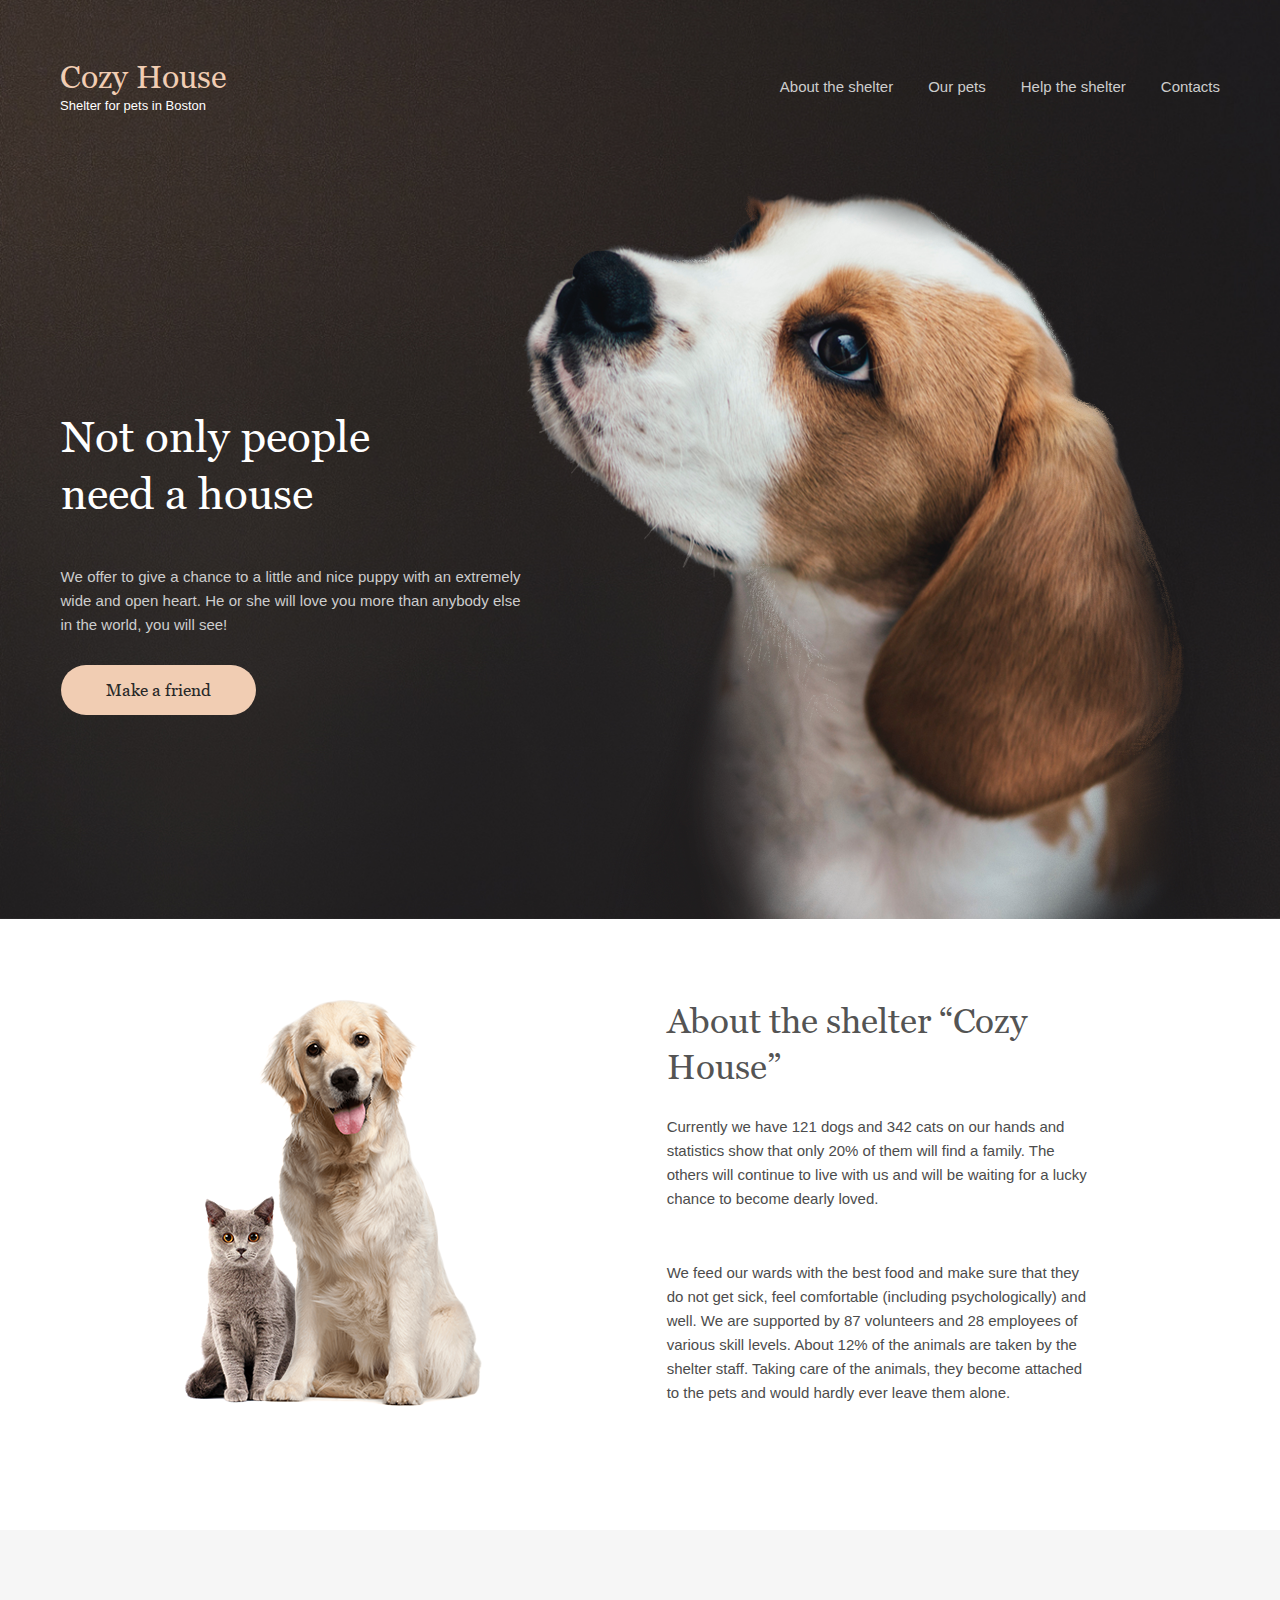
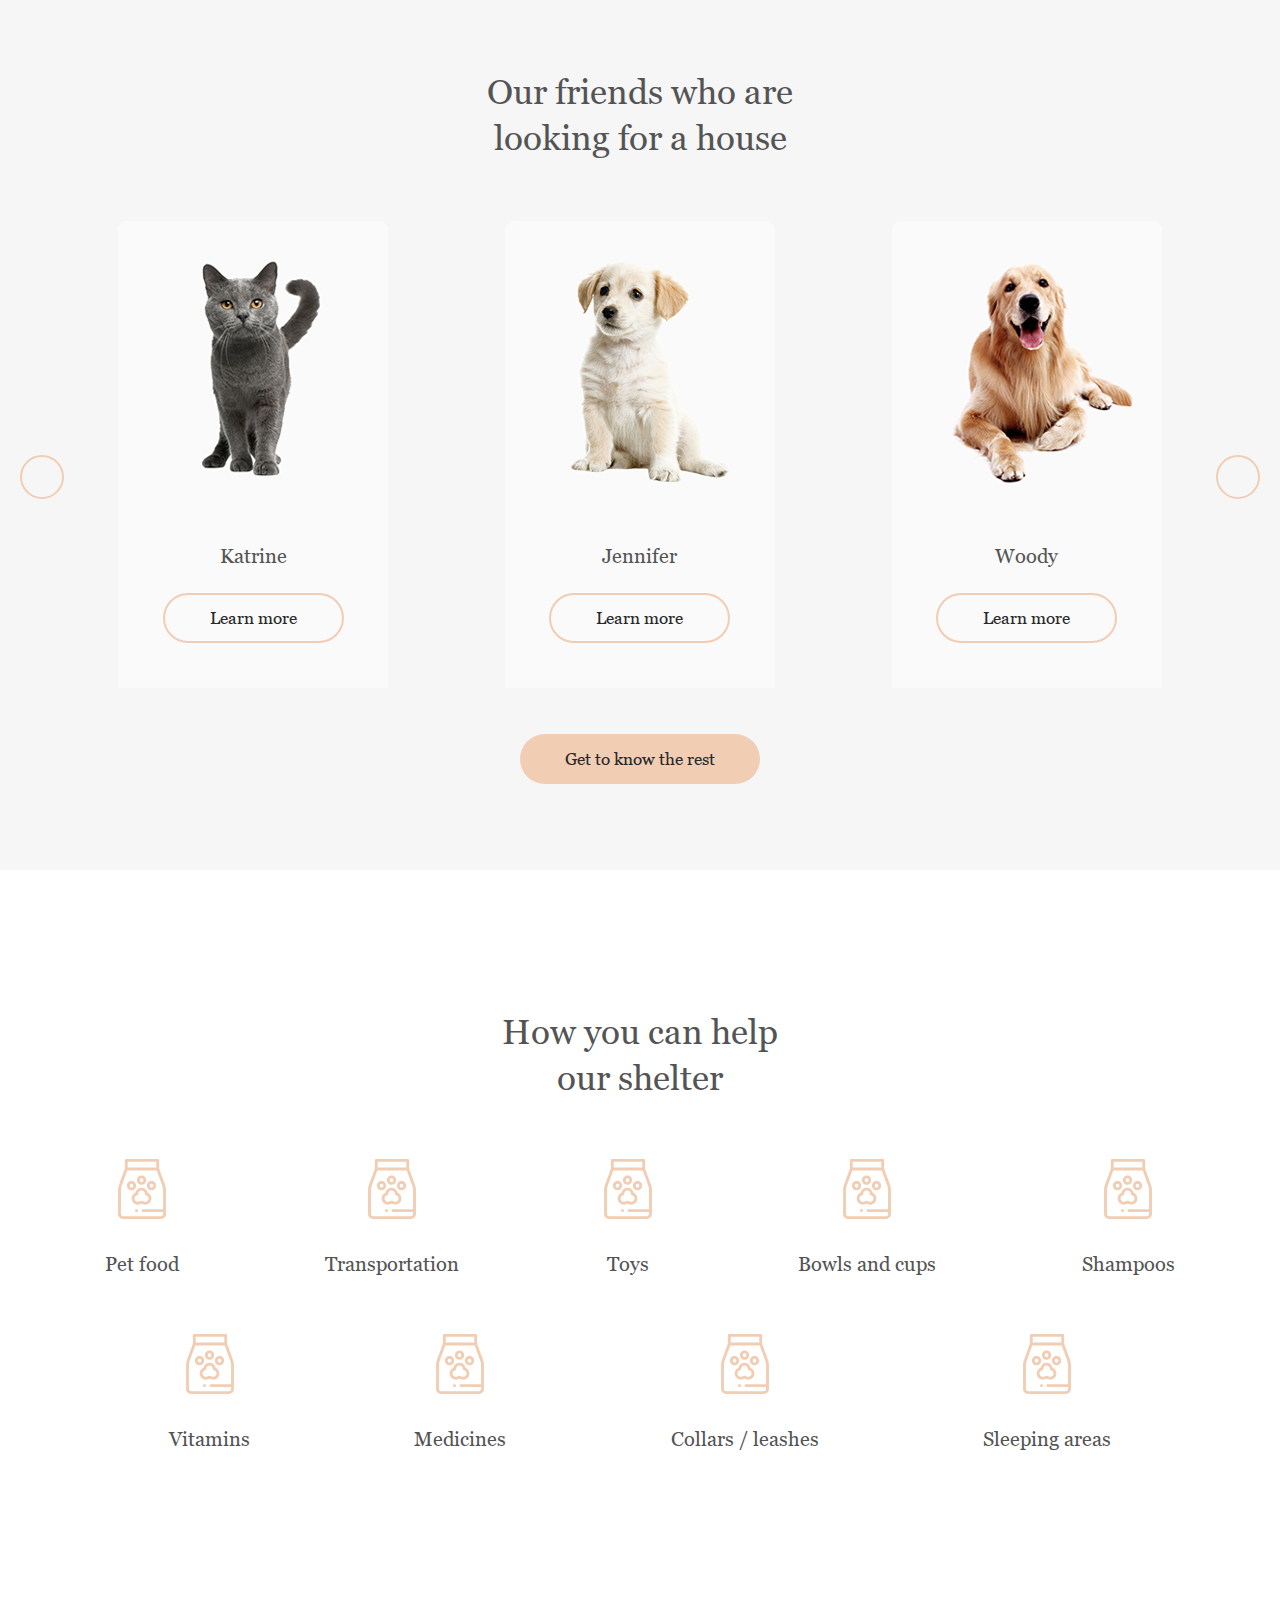
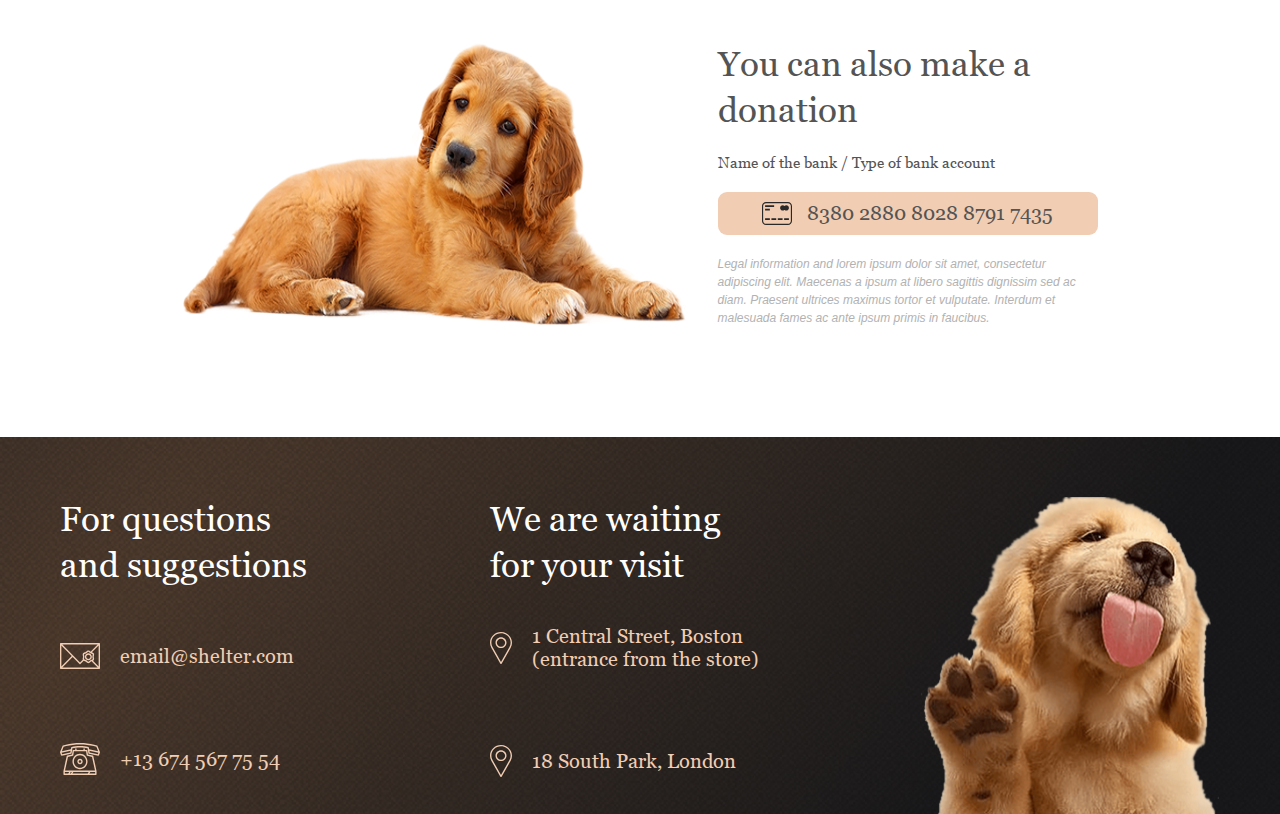
==== commit db4404ce: "init: adaptive version of all sections except friends and help section" ====
--- a/index.html
+++ b/index.html
@@ -35,8 +35,8 @@
         <p class="hero__text">We offer to give a chance to a little and nice puppy with an extremely wide and open heart. He or she will love you more than anybody else in the world, you will see!</p>
         <a href="#friends" class="hero__button">Make a friend</a>
       </div>
-      <div>
-        <img class="hero__image" src="./img/start-screen-puppy.png" alt="puppy">
+      <div class="hero__image">
+        <img  src="./img/start-screen-puppy.png" alt="puppy">
       </div>
     </div>
   </section>
@@ -166,10 +166,11 @@
           <p class="footer__text">18 South Park, London </p>
         </div>
       </div>
-      <img src="./img/footer-puppy.png" alt="footer-puppy">
+      <img class="footer__dog" src="./img/footer-puppy.png" alt="footer-puppy">
     </div>
   </div>
   </footer>
 <script src="https://unpkg.com/swiper@8/swiper-bundle.min.js"></script>
+<script src="slider.js"></script>
 </body>
-</html>+</html>
--- a/style.css
+++ b/style.css
@@ -14,7 +14,7 @@
 .container {
   max-width: 1200px;
   margin: 0 auto;
-  padding-top:60px;
+  padding:60px 20px 0;
  
 }
 .header {
@@ -82,7 +82,7 @@
   justify-content: space-around;
   align-items: center;
 }
-.hero__image{
+.hero__image img {
   display:block;
 }
 
@@ -423,6 +423,58 @@
  
 
 }
+.swiper {
+  width: 600px;
+  height: 300px;
+}
+@media (max-width:1024px){
+  .container{
+    max-width: 970px;
+}
+}
+
 @media screen and (max-width: 768px){
+.hero__row
+ {
+  flex-direction:column;
+  width:100%;
+}
+.hero__image {
+  margin-top: 100px;
+}
+.about__row{
+  flex-direction: column-reverse;
+  justify-content: center;
+  align-items: center;
+}
+.about__image{
+  margin-top: 80px;
+}
+.friends__wrap{
+ 
+}
+.help__row{
+  
+}
+.donation__wrap{
+  flex-direction: column-reverse;
+  align-items: center;
+}
+.donation__img{
+  margin-top:60px;
+}
+.footer__wrapper{
+  flex-wrap: wrap;
+  align-items: center;
+}
+.footer__dog{
+  margin:65px auto;
+  margin-bottom: 0;
+}
+}
+@media screen and (max-width: 576px){
+
+}
+@media screen and (max-width: 375px){
 
 }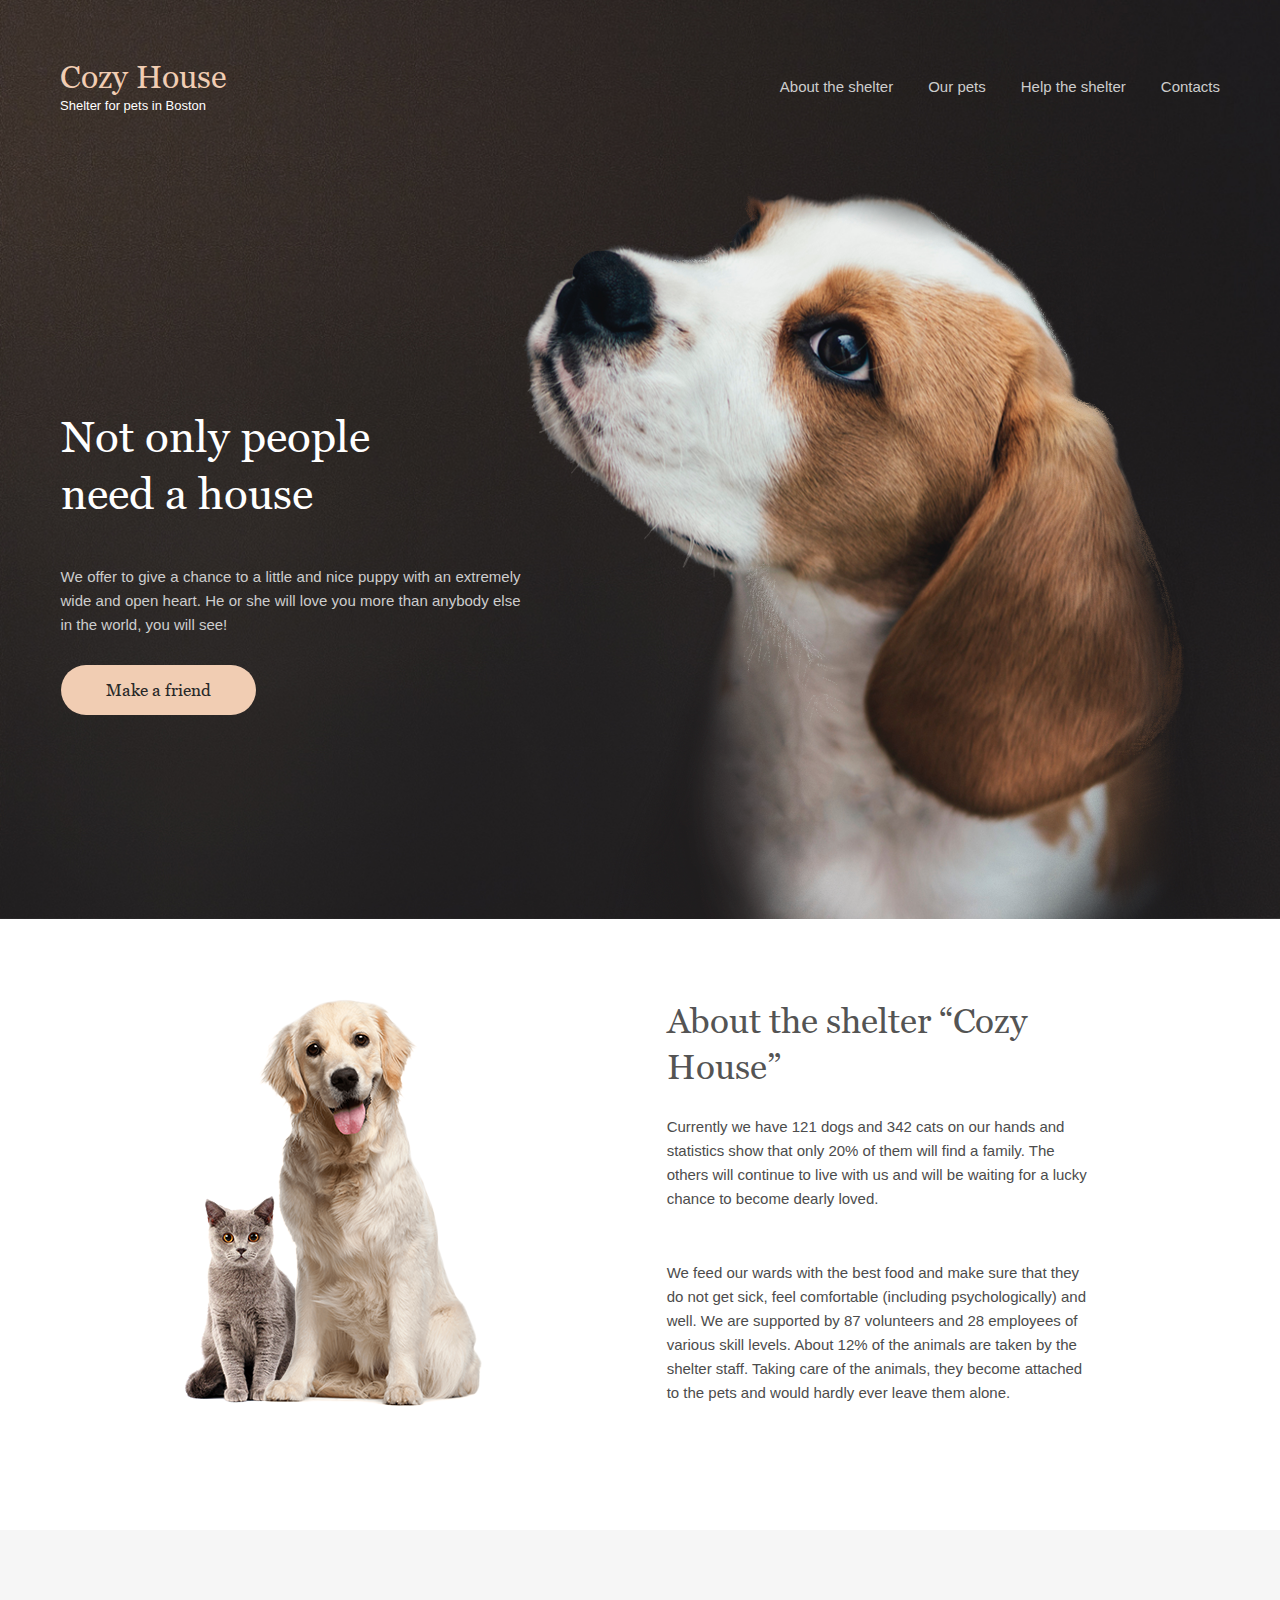
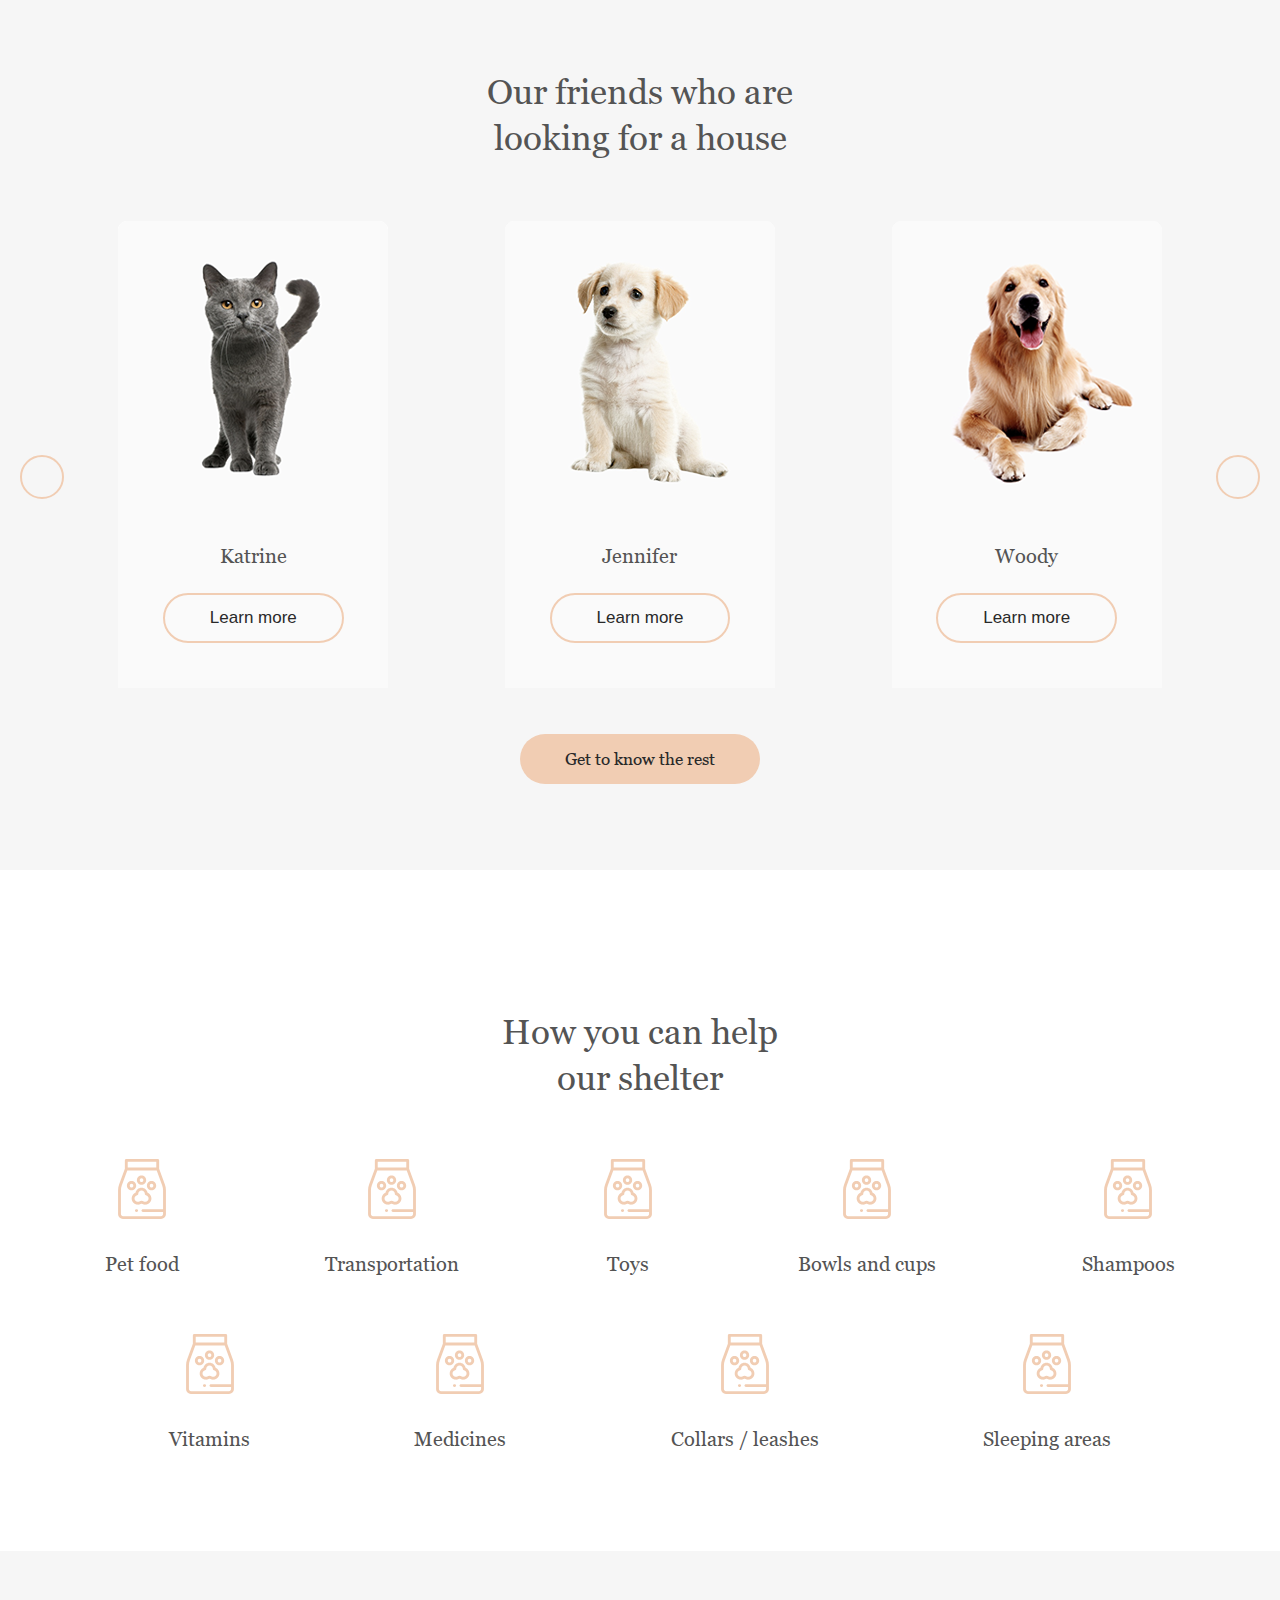
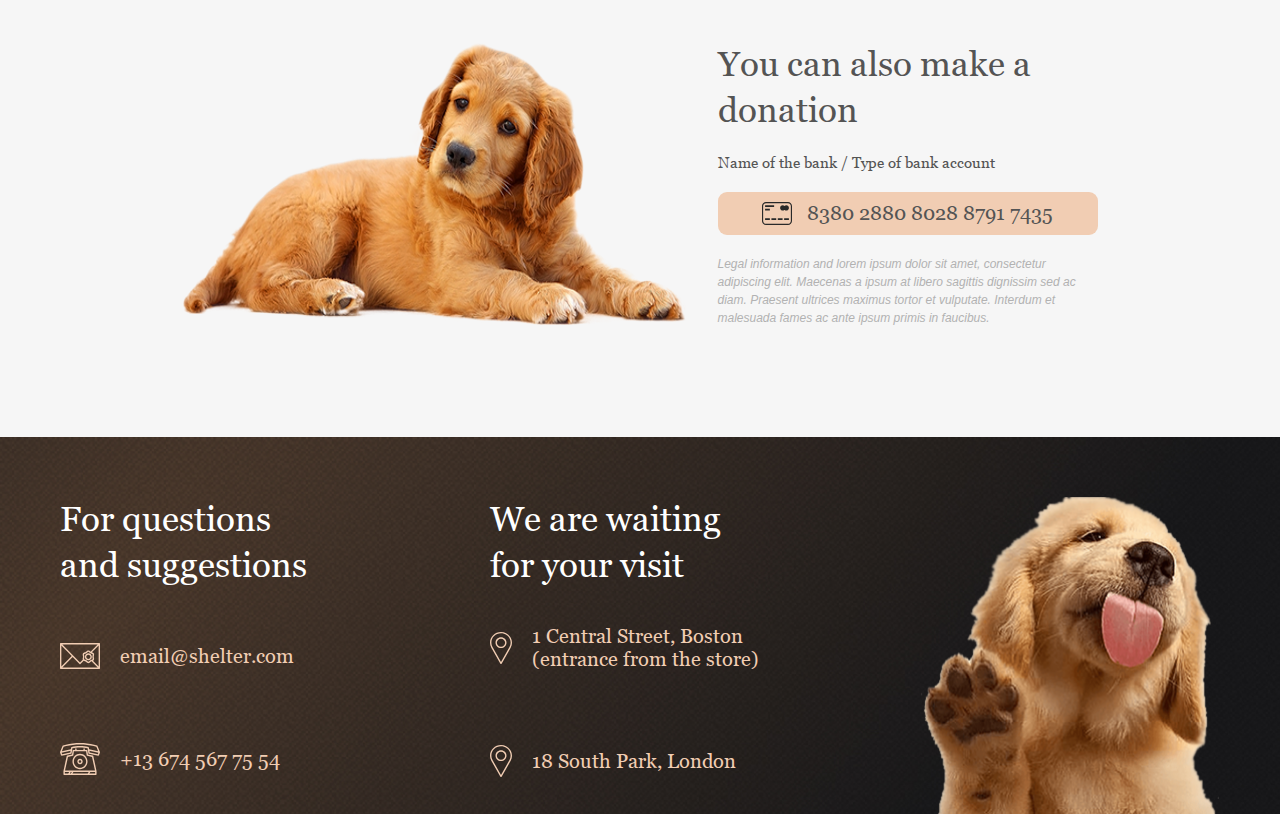
==== commit 23ac0bab: "init: addition modals and font-style correction" ====
--- a/index.html
+++ b/index.html
@@ -59,18 +59,18 @@
        <h3 class="friends__title">Our friends who
         are looking for a house</h3>
        <div class="friends__wrap">
-        <div class="friends__item">
+        <div class="friends__item friend-cat">
           <img class="friends__image" src="./img/pets-katrine.png" alt="cat">
           <p class="friends__text">Katrine</p>
           <button class="friend__button">Learn more</button>
         </div>
-        <div class="friends__item">
-          <img class="friends__image" src="./img/pets-jennifer.png" alt="cat">
+        <div class="friends__item friend-dog">
+          <img class="friends__image" src="./img/pets-jennifer.png" alt="dog">
           <p class="friends__text">Jennifer</p>
           <button class="friend__button">Learn more</button>
         </div>
-        <div class="friends__item">
-          <img class="friends__image" src="./img/pets-woody.png" alt="cat">
+        <div class="friends__item friend-dog2">
+          <img class="friends__image" src="./img/pets-woody.png" alt="dog">
           <p class="friends__text">Woody</p>
           <button class="friend__button">Learn more</button>
         </div>
@@ -103,8 +103,9 @@
             <img src="./img/pet-food.svg" alt="pet-food">
             <p>Shampoos</p>
           </div>
-        </div>
-          <div class="help__wrap">
+        
+        </div>
+        <div class="help__wrap">
             <div class="help__item">
               <img src="./img/pet-food.svg" alt="pet-food">
               <p>Vitamins</p>
@@ -121,8 +122,8 @@
               <img src="./img/pet-food.svg" alt="pet-food">
               <p>Sleeping areas</p>
             </div>
-          </div>
-        
+          
+          </div>
       </div>
      </section>
 <section class="donation">
@@ -168,9 +169,70 @@
       </div>
       <img class="footer__dog" src="./img/footer-puppy.png" alt="footer-puppy">
     </div>
+    
+  <div class="popup__back">
+    <div class="popup">
+      <div class="popup__wrapper">
+       <img class="popup__img" src="./img/pets-jennifer-popup.png" alt="cat">
+       <div class="popup__row">
+         <h3 class="popup__name">Kitty</h3>
+         <h4 class="popup__title">Cat - Labrador</h4>
+         <p class="popup_text">Jennifer is a sweet 2 months old Labrador that is patiently waiting to find a new forever home. This girl really enjoys being able to go outside to run and play, but won't hesitate to play up a storm in the house if she has all of her favorite toys.</p>
+        <ul class="popup__list">
+         <li class="popup__item"><span>Age:</span>2 months</li>
+         <li class="popup__item"><span>Inoculations:</span>none</li>
+         <li class="popup__item"><span>Diseases:</span>none</li>
+         <li class="popup__item"><span>Parasites:</span>none</li>
+        </ul>
+       </div>
+ 
+     </div>
+     </div>
+  </div>
+
+   <div class="popup__back">
+    <div class="popup2">
+      <div class="popup__wrapper">
+       <img class="popup__img" src="./img/pets-jennifer-popup.png" alt="cat">
+       <div class="popup__row">
+         <h3 class="popup__name">dbkjbkjd</h3>
+         <h4 class="popup__title">Djdbjhbjhbd</h4>
+         <p class="popup_text">djdjejfle sweet 2 months old Labrador that is patiently waiting to find a new forever home. This girl really enjoys being able to go outside to run and play, but won't hesitate to play up a storm in the house if she has all of her favorite toys.</p>
+        <ul class="popup__list">
+         <li class="popup__item"><span>Age:</span>2 months</li>
+         <li class="popup__item"><span>Inoculations:</span>none</li>
+         <li class="popup__item"><span>Diseases:</span>none</li>
+         <li class="popup__item"><span>Parasites:</span>none</li>
+        </ul>
+       </div>
+ 
+     </div>
+     </div>
+   </div>
+    <div class="popup__back">
+      <div class="popup3">
+        <div class="popup__wrapper">
+         <img class="popup__img" src="./img/pets-jennifer-popup.png" alt="cat">
+         <div class="popup__row">
+           <h3 class="popup__name">Third</h3>
+           <h4 class="popup__title">Dog - Labrador</h4>
+           <p class="popup_text">Jennifer is a sweet 2 months old Labrador that is patiently waiting to find a new forever home. This girl really enjoys being able to go outside to run and play, but won't hesitate to play up a storm in the house if she has all of her favorite toys.</p>
+          <ul class="popup__list">
+           <li class="popup__item"><span>Age:</span>2 months</li>
+           <li class="popup__item"><span>Inoculations:</span>none</li>
+           <li class="popup__item"><span>Diseases:</span>none</li>
+           <li class="popup__item"><span>Parasites:</span>none</li>
+          </ul>
+         </div>
+   
+       </div>
+       </div>
+    </div>
+   
+
   </div>
   </footer>
 <script src="https://unpkg.com/swiper@8/swiper-bundle.min.js"></script>
-<script src="slider.js"></script>
+<script src="main.js"></script>
 </body>
 </html>
--- a/style.css
+++ b/style.css
@@ -6,6 +6,8 @@
 
 body {
   font-family: 'Georgia', sans-serif;
+  font-style: normal;
+  
 }
 
 img{
@@ -24,7 +26,6 @@
 
 }
 .header__logo{
-font-style: normal;
 font-weight: 400;
 font-size: 32px;
 line-height: 110%;
@@ -32,8 +33,7 @@
 
 }
 .header__subtitle{
-font-family: 'Arial';
-font-style: normal;
+font-family: 'Arial' ;
 font-weight: 400;
 font-size: 13px;
 line-height: 15px;
@@ -96,7 +96,6 @@
 }
 .hero__text{
   font-family: 'Arial';
-  font-style: normal;
   font-weight: 400;
   font-size: 15px;
   line-height: 160%;
@@ -106,7 +105,7 @@
   text-align: justify;
 }
 .hero__button{
-  font-style: normal;
+ 
   font-weight: 400;
   font-size: 17px;
   line-height: 130%;
@@ -130,7 +129,7 @@
   
 }
 .about__title{
-  font-style: normal;
+  
   font-weight: 400;
   font-size: 35px;
   line-height: 130%;
@@ -145,7 +144,6 @@
 }
 .about__text{
   font-family: 'Arial';
-  font-style: normal;
   font-weight: 400;
   font-size: 15px;
   line-height: 160%;
@@ -158,7 +156,6 @@
   text-align: center;
 }
 .friends__title{
-  font-style: normal;
   font-weight: 400;
   font-size: 35px;
   line-height: 130%;
@@ -183,8 +180,6 @@
 
 .friends__text{
   padding:50px 0 25px;
-  font-family: 'Georgia';
-  font-style: normal;
   font-weight: 400;
   font-size: 20px;
   line-height: 23px;
@@ -193,8 +188,6 @@
 .friend__button{
   background: #FAFAFA;
   margin-bottom: 45px;
-  font-family: 'Georgia';
-  font-style: normal;
   font-weight: 400;
   font-size: 17px;
   line-height: 130%;
@@ -212,7 +205,6 @@
   background: #F1CDB3;
   border-radius: 100px;
   cursor: pointer;
-  font-style: normal;
   font-weight: 400;
   font-size: 17px;
   line-height: 130%;
@@ -235,6 +227,7 @@
   row-gap: 120px;
   column-gap: 55px;
 }
+
 .help__wrap{
   display:flex;
   flex-wrap: wrap;
@@ -250,14 +243,12 @@
   padding-bottom: 30px;
 }
 .help__item p{
-  font-style: normal;
   font-weight: 400;
   font-size: 20px;
   line-height: 115%;
   color: #545454;
 }
 .help__title{
-  font-style: normal;
   font-weight: 400;
   font-size: 35px;
   line-height: 130%;
@@ -270,6 +261,7 @@
 }
 .donation{
   padding:91px 0 110px;
+  background: #F6F6F6;
 }
 .donation__wrap{
   display:flex;
@@ -282,7 +274,6 @@
   max-width:380px;
 }
 .donation__title{
-  font-style: normal;
   font-weight: 400;
   font-size: 35px;
   line-height: 130%;
@@ -291,7 +282,6 @@
  
 }
 .donation__subtitle{
-  font-style: normal;
   font-weight: 400;
   font-size: 15px;
   line-height: 110%;
@@ -320,7 +310,6 @@
   padding-right: 15px;
 }
 .donation__credit-number{
-  font-style: normal;
   font-weight: 400;
   font-size: 20px;
   line-height: 115%;
@@ -336,7 +325,6 @@
   justify-content: space-between;
 }
 .footer__title{
-  font-style: normal;
   font-weight: 400;
   font-size: 35px;
   line-height: 130%;
@@ -354,8 +342,6 @@
   padding-bottom:18px;
 }
 .footer__text{
-  font-family: 'Georgia';
-  font-style: normal;
   font-weight: 400;
   font-size: 20px;
   line-height: 115%;
@@ -427,6 +413,90 @@
   width: 600px;
   height: 300px;
 }
+.popup__back{
+  position:fixed;
+  top:0;
+  left:0;
+  width:100%;
+  height:100vh;
+  opacity:0;
+  pointer-events: none;
+  transition:0.5s all;
+  background: rgba(41, 41, 41, 0.6);
+}
+.popup__back.active{
+  opacity:1;
+  pointer-events: all;
+  transition:0.5s all;
+}
+.popup{
+  position:fixed;
+  top:50%;
+  left:50%;
+  transform:translate(-50%,-50%) scale(0);
+  transition:0.5s all;
+  background: #FAFAFA;
+  border-radius: 9px;
+  max-width:700px;
+  max-height: 100%;
+  padding-right:20px;
+ 
+}
+.popup.active{
+  transform:translate(-50%,-50%) scale(1);
+  transition:0.5s all;
+}
+.popup:after{
+  position:absolute;
+  content:"X";
+  top:-18px;
+  right:-28px;
+  border-radius: 50%;
+  border:1px solid #F1CDB3;;
+  padding:7px;
+
+}
+.popup__wrapper{
+  display:flex;
+  justify-content: center;
+  align-items: center;
+}
+.popup__img{
+  max-width: 350px;
+  max-height:350px;
+}
+.popup__name {
+font-weight: 400;
+font-size: 35px;
+line-height: 130%;
+letter-spacing: 0.06em;
+color: #000000;
+}
+.popup__title{
+font-weight: 400;
+font-size: 20px;
+line-height: 115%;
+letter-spacing: 0.06em;
+color: #000000;
+padding:10px 0 20px;
+}
+.popup__text{
+font-weight: 400;
+font-size: 15px;
+line-height: 110%;
+letter-spacing: 0.06em;
+color: #000000;
+max-width:300px;
+}
+.popup__list{
+  padding-top: 20px;
+}
+.popup span{
+font-weight: 600;
+font-size: 15px;
+line-height: 110%;
+color: #000000;
+}
 @media (max-width:1024px){
   .container{
     max-width: 970px;
@@ -450,12 +520,11 @@
 .about__image{
   margin-top: 80px;
 }
-.friends__wrap{
- 
-}
-.help__row{
-  
-}
+.friends__item{
+ min-width: 49%;
+ margin:0 10px 0 0;
+}
+
 .donation__wrap{
   flex-direction: column-reverse;
   align-items: center;
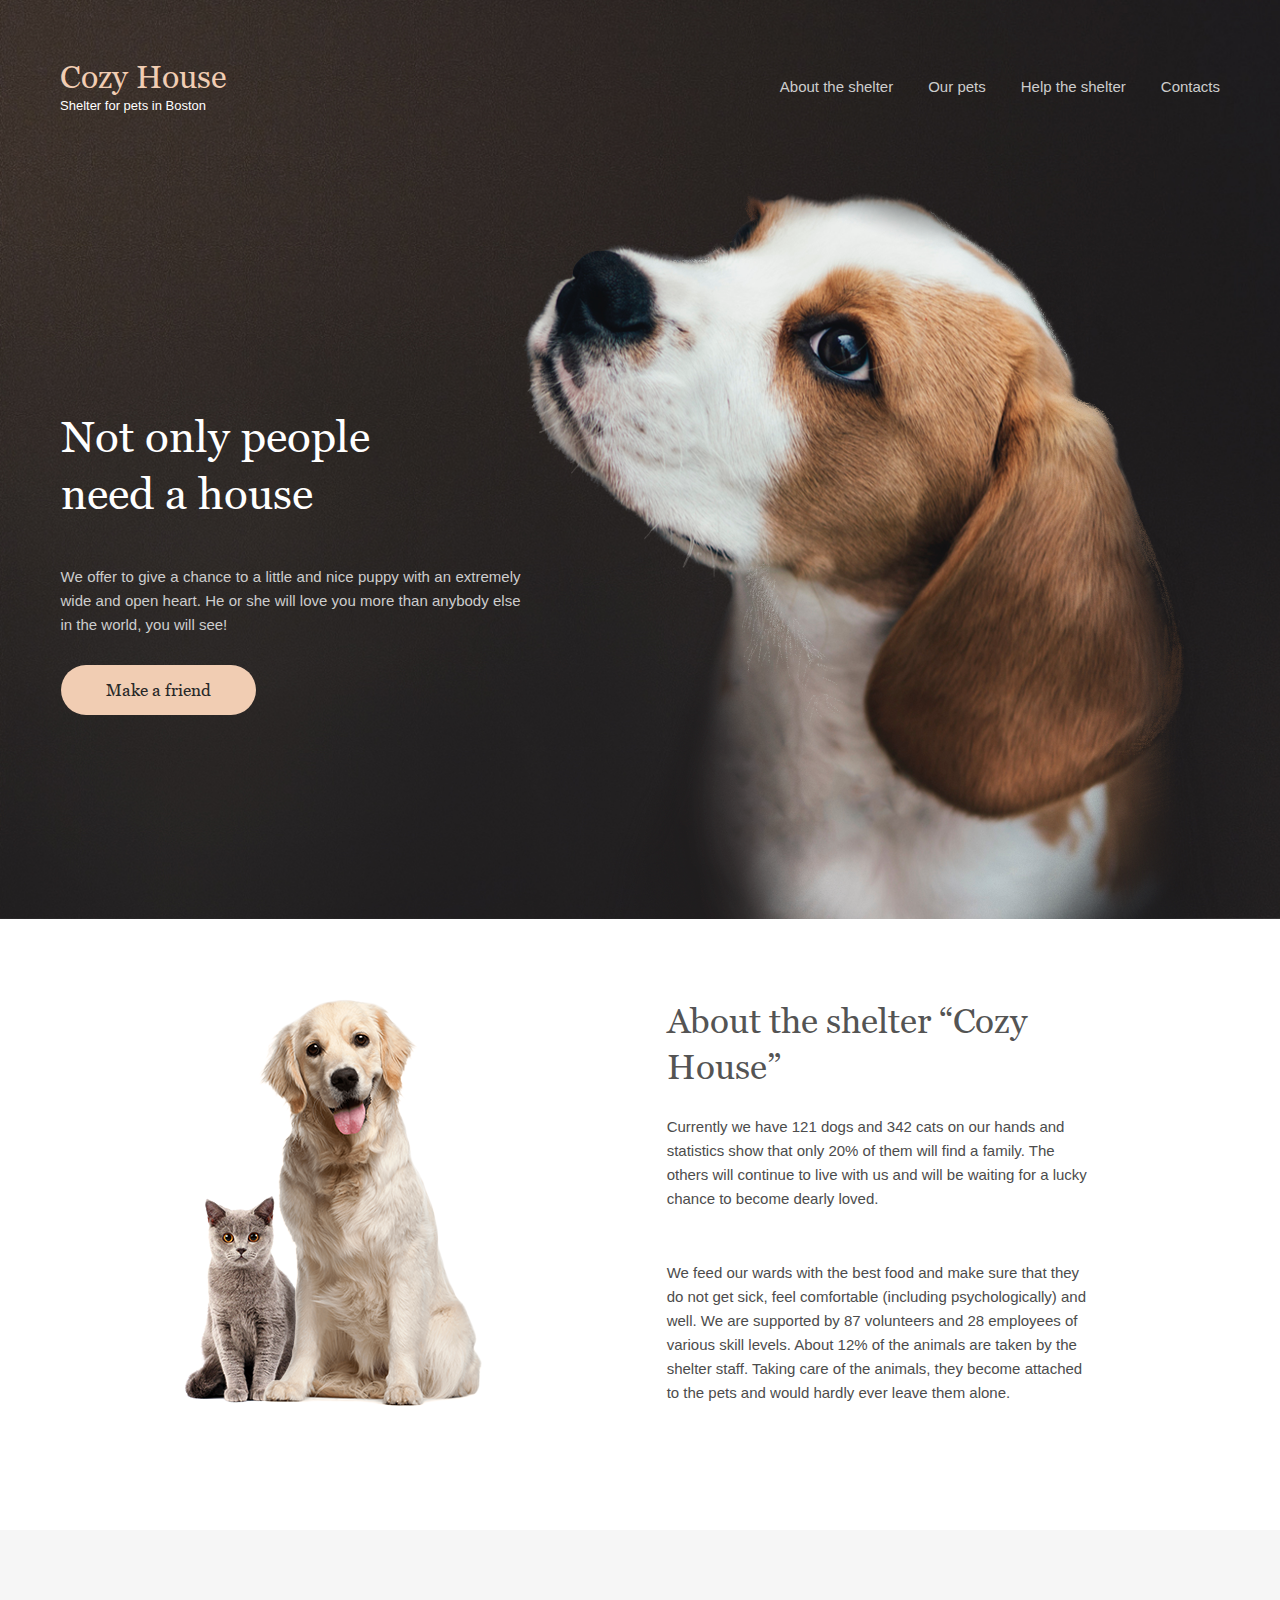
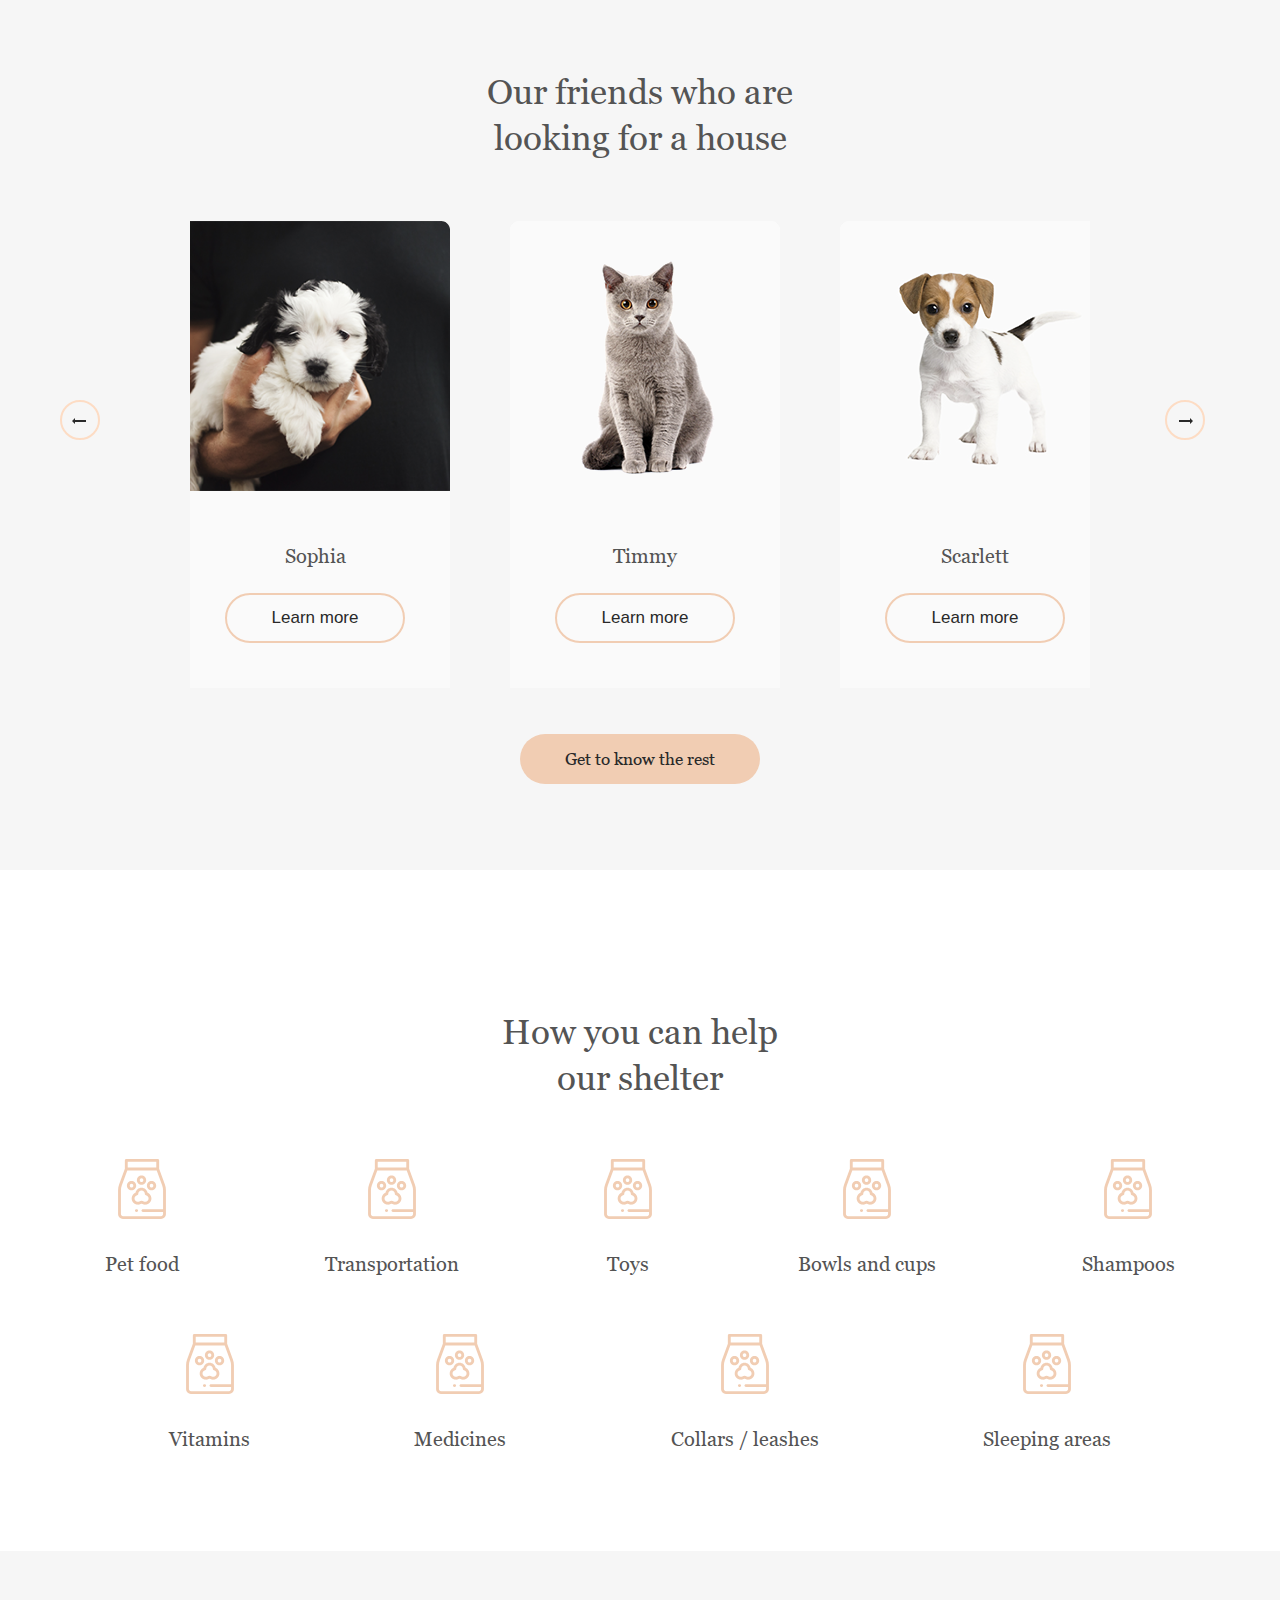
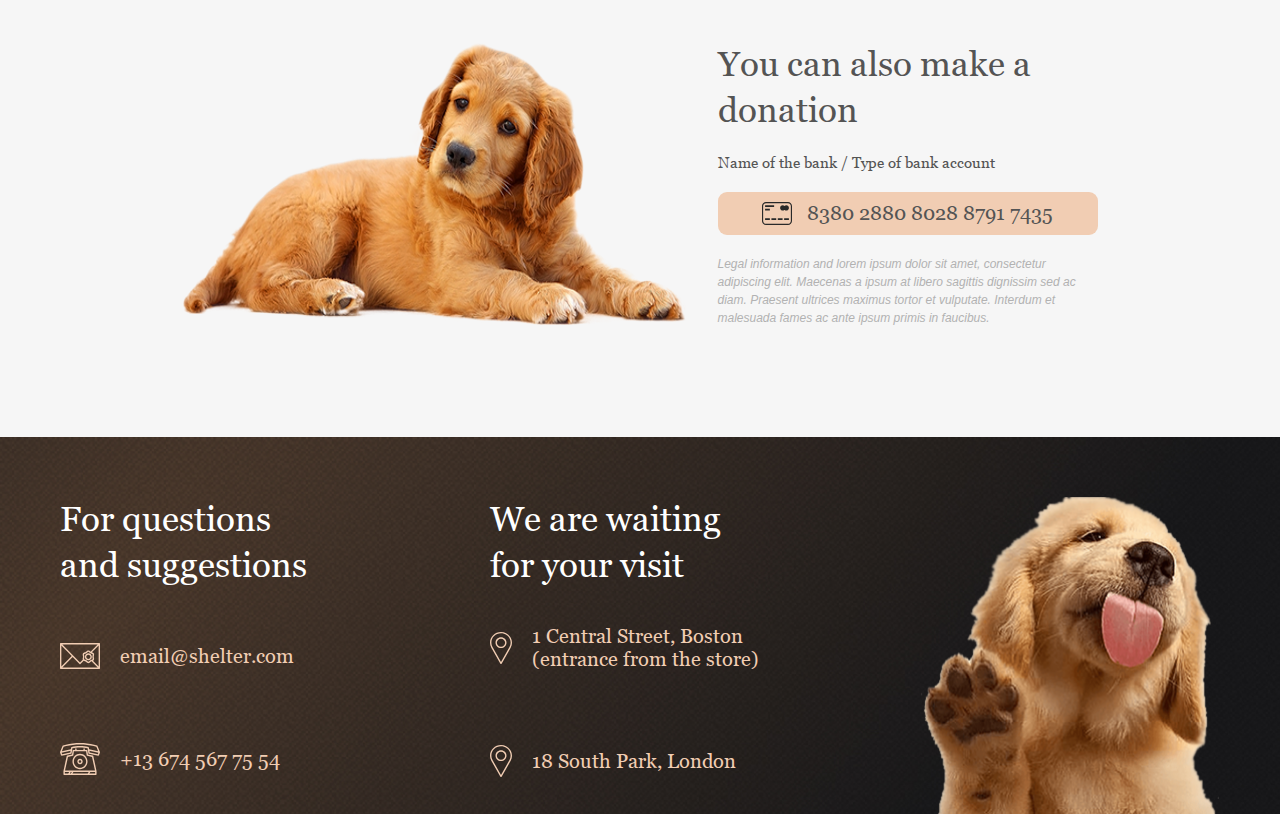
==== commit 279d6cd1: "added json file" ====
--- a/index.html
+++ b/index.html
@@ -55,28 +55,18 @@
      </div>
     </section>
      <section class="friends" id="friends">
+      <div class="btn__left" id="btn__left"></div>
       <div class="container">
        <h3 class="friends__title">Our friends who
         are looking for a house</h3>
        <div class="friends__wrap">
-        <div class="friends__item friend-cat">
-          <img class="friends__image" src="./img/pets-katrine.png" alt="cat">
-          <p class="friends__text">Katrine</p>
-          <button class="friend__button">Learn more</button>
-        </div>
-        <div class="friends__item friend-dog">
-          <img class="friends__image" src="./img/pets-jennifer.png" alt="dog">
-          <p class="friends__text">Jennifer</p>
-          <button class="friend__button">Learn more</button>
-        </div>
-        <div class="friends__item friend-dog2">
-          <img class="friends__image" src="./img/pets-woody.png" alt="dog">
-          <p class="friends__text">Woody</p>
-          <button class="friend__button">Learn more</button>
+        <div class="carousel" id="carousel">
+
         </div>
        </div>
        <a href="pets.html" target="_blank" class="friends__button">Get to know the rest</a>
       </div>
+      <div class="btn__right" id="btn__right"></div>
      </section>
      <section class="help" id="help">
       <div class="container">
@@ -175,8 +165,8 @@
       <div class="popup__wrapper">
        <img class="popup__img" src="./img/pets-jennifer-popup.png" alt="cat">
        <div class="popup__row">
-         <h3 class="popup__name">Kitty</h3>
-         <h4 class="popup__title">Cat - Labrador</h4>
+         <h3 class="popup__name">Jennifer</h3>
+         <h4 class="popup__title">Dog - Labrador</h4>
          <p class="popup_text">Jennifer is a sweet 2 months old Labrador that is patiently waiting to find a new forever home. This girl really enjoys being able to go outside to run and play, but won't hesitate to play up a storm in the house if she has all of her favorite toys.</p>
         <ul class="popup__list">
          <li class="popup__item"><span>Age:</span>2 months</li>
@@ -189,15 +179,14 @@
      </div>
      </div>
   </div>
-
-   <div class="popup__back">
-    <div class="popup2">
+  <div class="popup__back">
+    <div class="popup popup2" id="popup2">
       <div class="popup__wrapper">
-       <img class="popup__img" src="./img/pets-jennifer-popup.png" alt="cat">
+       <img class="popup__img" src="./img/pets-katrine.png" alt="cat">
        <div class="popup__row">
-         <h3 class="popup__name">dbkjbkjd</h3>
-         <h4 class="popup__title">Djdbjhbjhbd</h4>
-         <p class="popup_text">djdjejfle sweet 2 months old Labrador that is patiently waiting to find a new forever home. This girl really enjoys being able to go outside to run and play, but won't hesitate to play up a storm in the house if she has all of her favorite toys.</p>
+         <h3 class="popup__name">ggfghfgfghf</h3>
+         <h4 class="popup__title">Dog - Labrador</h4>
+         <p class="popup_text">Jennifer is a sweet 2 months old Labrador that is patiently waiting to find a new forever home. This girl really enjoys being able to go outside to run and play, but won't hesitate to play up a storm in the house if she has all of her favorite toys.</p>
         <ul class="popup__list">
          <li class="popup__item"><span>Age:</span>2 months</li>
          <li class="popup__item"><span>Inoculations:</span>none</li>
@@ -208,28 +197,27 @@
  
      </div>
      </div>
-   </div>
-    <div class="popup__back">
-      <div class="popup3">
-        <div class="popup__wrapper">
-         <img class="popup__img" src="./img/pets-jennifer-popup.png" alt="cat">
-         <div class="popup__row">
-           <h3 class="popup__name">Third</h3>
-           <h4 class="popup__title">Dog - Labrador</h4>
-           <p class="popup_text">Jennifer is a sweet 2 months old Labrador that is patiently waiting to find a new forever home. This girl really enjoys being able to go outside to run and play, but won't hesitate to play up a storm in the house if she has all of her favorite toys.</p>
-          <ul class="popup__list">
-           <li class="popup__item"><span>Age:</span>2 months</li>
-           <li class="popup__item"><span>Inoculations:</span>none</li>
-           <li class="popup__item"><span>Diseases:</span>none</li>
-           <li class="popup__item"><span>Parasites:</span>none</li>
-          </ul>
-         </div>
-   
-       </div>
-       </div>
-    </div>
-   
+  </div>
 
+  <div class="popup__back">
+    <div class="popup popup3" id="popup3">
+      <div class="popup__wrapper">
+       <img class="popup__img" src="" alt="cat">
+       <div class="popup__row">
+         <h3 class="popup__name">ggfghfgfghf</h3>
+         <h4 class="popup__title">fghfhg - Labrador</h4>
+         <p class="popup_text">Jennifer is a sweet 2 months old Labrador that is patiently waiting to find a new forever home. This girl really enjoys being able to go outside to run and play, but won't hesitate to play up a storm in the house if she has all of her favorite toys.</p>
+        <ul class="popup__list">
+         <li class="popup__item"><span>Age:</span>2 months</li>
+         <li class="popup__item"><span>Inoculations:</span>none</li>
+         <li class="popup__item"><span>Diseases:</span>none</li>
+         <li class="popup__item"><span>Parasites:</span>none</li>
+        </ul>
+       </div>
+ 
+     </div>
+     </div>
+  </div>
   </div>
   </footer>
 <script src="https://unpkg.com/swiper@8/swiper-bundle.min.js"></script>
--- a/style.css
+++ b/style.css
@@ -20,7 +20,7 @@
  
 }
 .header {
-background: url(./img/start-screen-background.jpg );
+background: url(../assets/images/start-screen-background.jpg );
 background-repeat: no-repeat;
 background-size: cover;
 
@@ -129,7 +129,6 @@
   
 }
 .about__title{
-  
   font-weight: 400;
   font-size: 35px;
   line-height: 130%;
@@ -150,11 +149,54 @@
   color: #4C4C4C;
   padding:25px 0;
 }
+
 .friends{
+  position:relative;
   background-color:#F6F6F6;
   padding:80px 0 100px;
   text-align: center;
 }
+
+.btn__left,
+.btn__right{
+  position:absolute;
+  top:50%;
+  width:40px;
+  height:40px;
+  cursor:pointer;
+  border: 2px solid #FDDCC4;
+  border-radius: 50%;
+}
+.btn__left{
+  left:60px;
+  z-index:2;
+  
+
+}
+.btn__right{
+  right:75px;
+
+}
+
+.btn__right:hover,
+.btn__left:hover {
+  background-color:#FDDCC4;
+}
+.btn__left::before,
+.btn__right:after {
+  position:absolute;
+  top:20%;
+  z-index:1;
+  cursor: pointer;
+}
+.btn__left::before{
+  left:10px;
+  content:url(../img/Arrow.svg);
+}
+.btn__right:after {
+  right:10px;
+  content:url(../img/Arrow-right.svg);
+}
 .friends__title{
   font-weight: 400;
   font-size: 35px;
@@ -167,15 +209,45 @@
 
 .friends__wrap{
   display:flex;
-  justify-content: space-around;
-  margin:60px 0;
-}
+  justify-content: space-between;
+  margin:60px auto;
+  max-width:900px;
+  overflow: hidden;
+}
+.carousel{
+  display:flex;
+  position:relative;
+  left:-1000px;
+}
+@keyframes move-right {
+  from {left: -1000px;}
+  to {left: -1700px;}
+}
+
+.transition-right {
+  animation-name: move-right;
+  animation-duration: 5s;
+}
+
+
+@keyframes move-left {
+  from {left: -1000px;}
+  to {left: 0px;}
+}
+
+.transition-left {
+  animation-name: move-left;
+  animation-duration: 5s;
+}
+
 .friends__item{
   background: #FAFAFA;
   width:270px;
   text-align: center;
   border-radius: 9px 9px 0px 0px;
   cursor:pointer;
+  margin-right:60px;
+  
 }
 
 .friends__text{
@@ -316,7 +388,7 @@
   color: #545454;
 }
 .footer{
-  background-image:url(./img/footer-gradient-background.jpg);
+  background-image:url(../assets/images/footer-gradient-background.jpg);
   background-size: cover;
   background-repeat: no-repeat;
 }
@@ -358,6 +430,8 @@
 .pets__wrap{
   display: flex;
   flex-wrap: wrap;
+  justify-content: space-around;
+   margin:60px 0;
 }
 .pets__item{
   margin: 30px 0 88px;
@@ -379,57 +453,28 @@
   padding-bottom: 30px;
 }
 
-.friends__wrap{
-  position:relative;
-
-}
-.friends__wrap::before {
-  position:absolute;
-  top:50%;
-  left:-40px;
-  content:"";
-  border: 2px solid #F1CDB3;
-  width:40px;
-  height:40px;
-  border-radius: 50%;
-  cursor: pointer;
- 
-
-}
-.friends__wrap::after {
-  position:absolute;
-  top:50%;
-  right:-40px;
-  content:"";
-  border: 2px solid #F1CDB3;
-  width:40px;
-  height:40px;
-  border-radius: 50%;
-  cursor:pointer;
- 
-
-}
-.swiper {
-  width: 600px;
-  height: 300px;
-}
+
 .popup__back{
   position:fixed;
   top:0;
   left:0;
   width:100%;
   height:100vh;
-  opacity:0;
+  display:none;
+  /* opacity:0; */
   pointer-events: none;
   transition:0.5s all;
   background: rgba(41, 41, 41, 0.6);
 }
-.popup__back.active{
+/* .popup__back.active{
   opacity:1;
   pointer-events: all;
   transition:0.5s all;
-}
-.popup{
+} */
+.popup,
+.popup2,
+.popup3
+{
   position:fixed;
   top:50%;
   left:50%;
@@ -440,12 +485,13 @@
   max-width:700px;
   max-height: 100%;
   padding-right:20px;
- 
-}
-.popup.active{
+  transform:translate(-50%,-50%) scale(1);
+  display:none;
+}
+/* .popup.active{
   transform:translate(-50%,-50%) scale(1);
   transition:0.5s all;
-}
+} */
 .popup:after{
   position:absolute;
   content:"X";
@@ -504,6 +550,12 @@
 }
 
 @media screen and (max-width: 768px){
+  .carousel{
+    max-width:100%;
+  }
+nav{
+  display:none;
+}
 .hero__row
  {
   flex-direction:column;
@@ -522,7 +574,7 @@
 }
 .friends__item{
  min-width: 49%;
- margin:0 10px 0 0;
+ margin:20px 0;
 }
 
 .donation__wrap{
@@ -534,12 +586,17 @@
 }
 .footer__wrapper{
   flex-wrap: wrap;
+  justify-content: center;
   align-items: center;
 }
 .footer__dog{
   margin:65px auto;
   margin-bottom: 0;
 }
+.footer__dog{
+  margin:0 auto;
+}
+
 }
 @media screen and (max-width: 576px){
 
